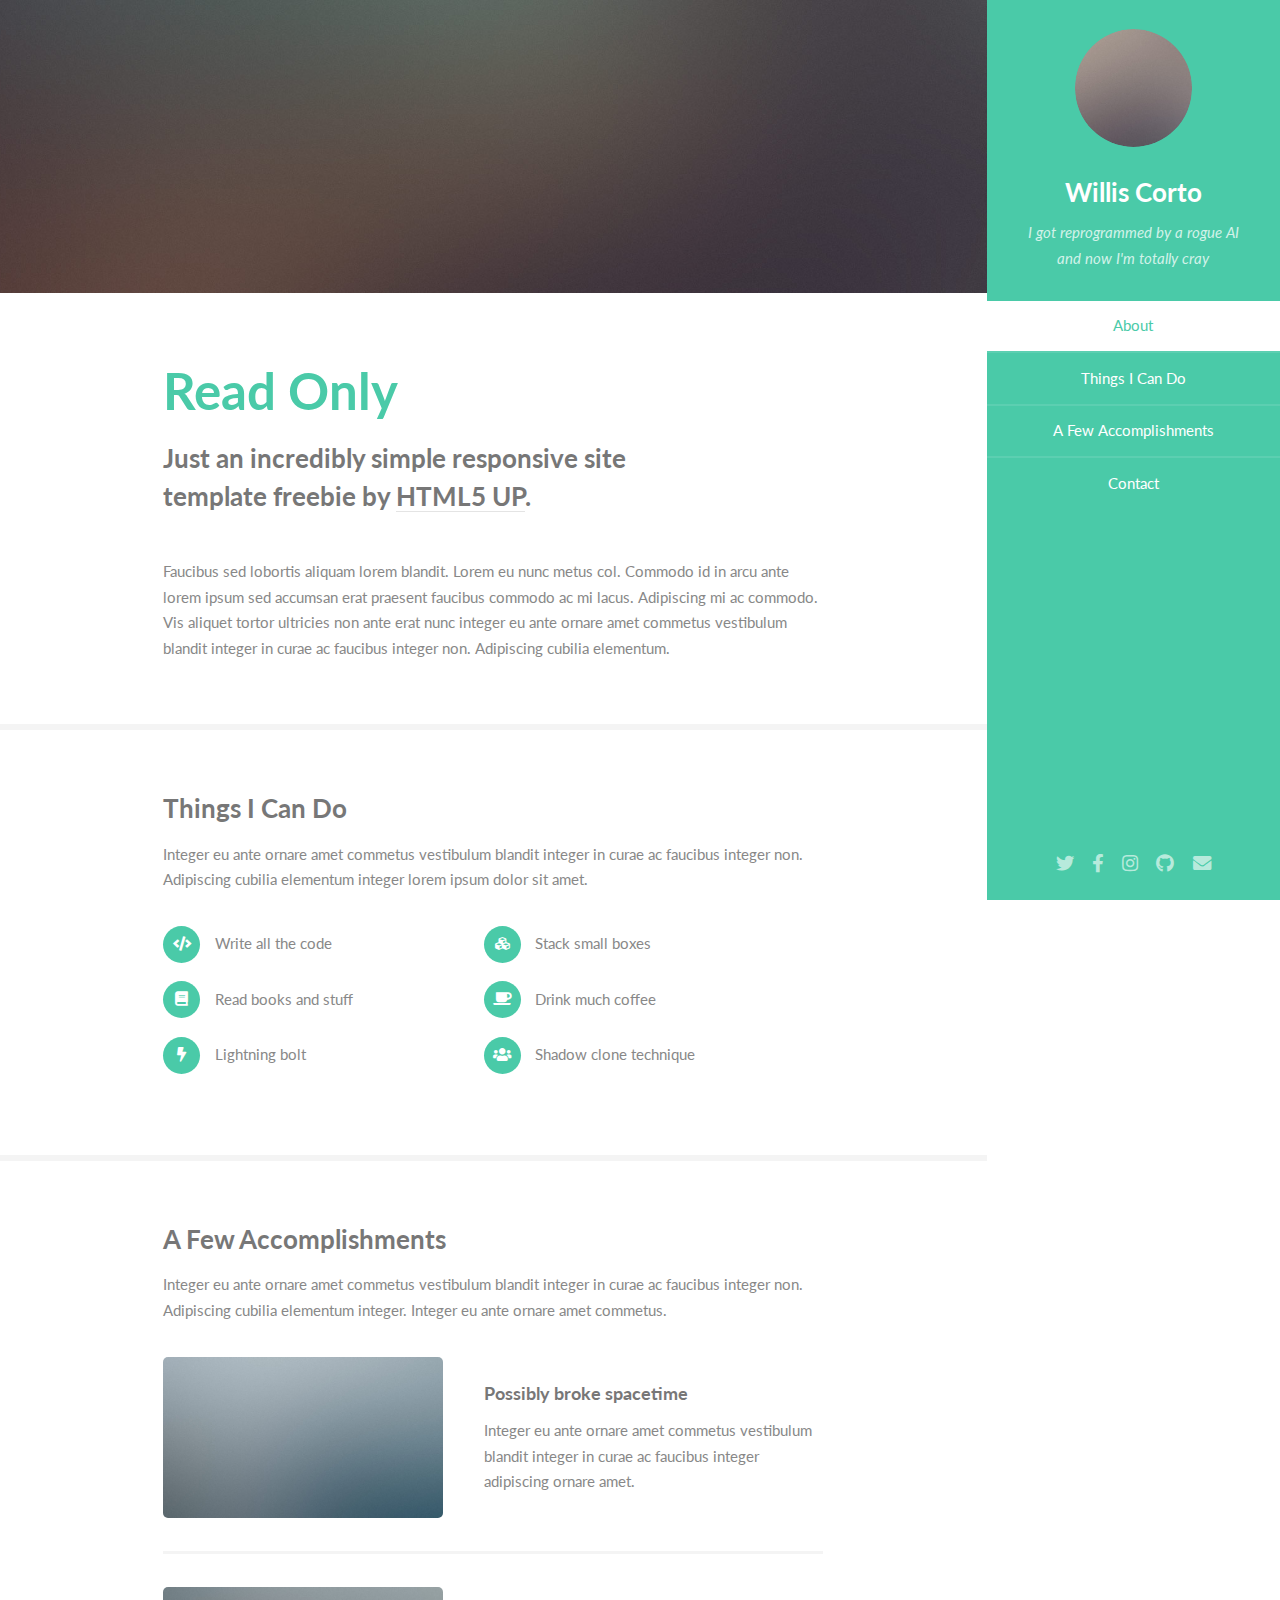
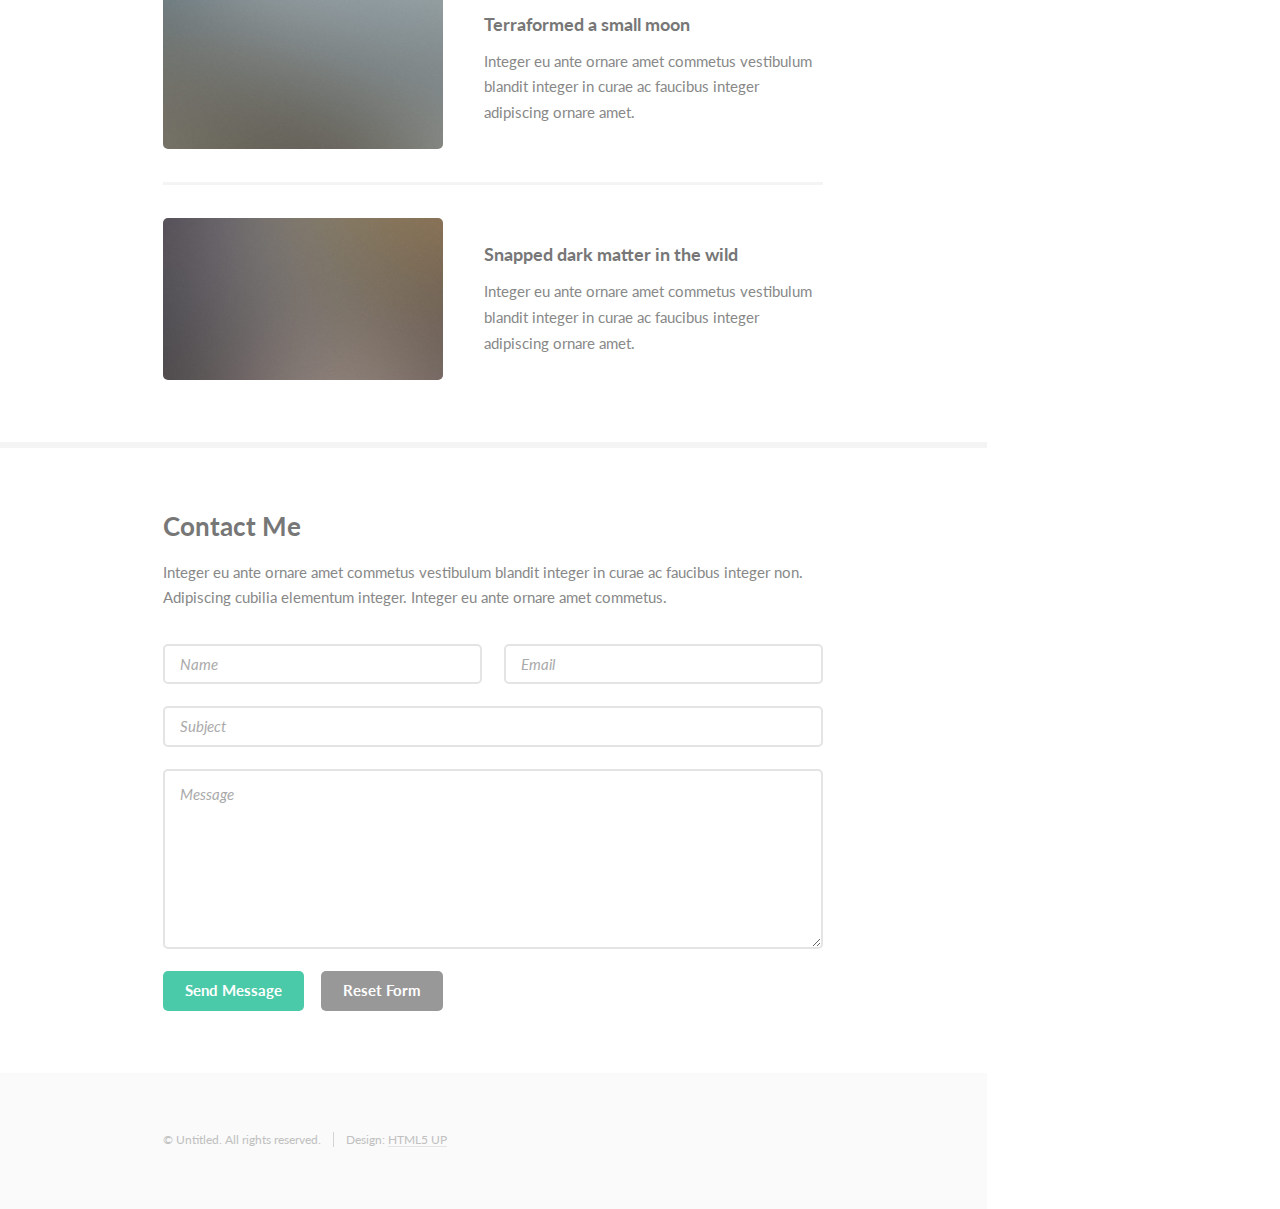
==== index.html @ 8474311b "Add files via upload" ====
<!DOCTYPE HTML>
<!--
	Read Only by HTML5 UP
	html5up.net | @ajlkn
	Free for personal and commercial use under the CCA 3.0 license (html5up.net/license)
-->
<html>
	<head>
		<title>Read Only by HTML5 UP</title>
		<meta charset="utf-8" />
		<meta name="viewport" content="width=device-width, initial-scale=1, user-scalable=no" />
		<link rel="stylesheet" href="assets/css/main.css" />
	</head>
	<body class="is-preload">

		<!-- Header -->
			<section id="header">
				<header>
					<span class="image avatar"><img src="images/avatar.jpg" alt="" /></span>
					<h1 id="logo"><a href="#">Willis Corto</a></h1>
					<p>I got reprogrammed by a rogue AI<br />
					and now I'm totally cray</p>
				</header>
				<nav id="nav">
					<ul>
						<li><a href="#one" class="active">About</a></li>
						<li><a href="#two">Things I Can Do</a></li>
						<li><a href="#three">A Few Accomplishments</a></li>
						<li><a href="#four">Contact</a></li>
					</ul>
				</nav>
				<footer>
					<ul class="icons">
						<li><a href="#" class="icon brands fa-twitter"><span class="label">Twitter</span></a></li>
						<li><a href="#" class="icon brands fa-facebook-f"><span class="label">Facebook</span></a></li>
						<li><a href="#" class="icon brands fa-instagram"><span class="label">Instagram</span></a></li>
						<li><a href="#" class="icon brands fa-github"><span class="label">Github</span></a></li>
						<li><a href="#" class="icon solid fa-envelope"><span class="label">Email</span></a></li>
					</ul>
				</footer>
			</section>

		<!-- Wrapper -->
			<div id="wrapper">

				<!-- Main -->
					<div id="main">

						<!-- One -->
							<section id="one">
								<div class="image main" data-position="center">
									<img src="images/banner.jpg" alt="" />
								</div>
								<div class="container">
									<header class="major">
										<h2>Read Only</h2>
										<p>Just an incredibly simple responsive site<br />
										template freebie by <a href="http://html5up.net">HTML5 UP</a>.</p>
									</header>
									<p>Faucibus sed lobortis aliquam lorem blandit. Lorem eu nunc metus col. Commodo id in arcu ante lorem ipsum sed accumsan erat praesent faucibus commodo ac mi lacus. Adipiscing mi ac commodo. Vis aliquet tortor ultricies non ante erat nunc integer eu ante ornare amet commetus vestibulum blandit integer in curae ac faucibus integer non. Adipiscing cubilia elementum.</p>
								</div>
							</section>

						<!-- Two -->
							<section id="two">
								<div class="container">
									<h3>Things I Can Do</h3>
									<p>Integer eu ante ornare amet commetus vestibulum blandit integer in curae ac faucibus integer non. Adipiscing cubilia elementum integer lorem ipsum dolor sit amet.</p>
									<ul class="feature-icons">
										<li class="icon solid fa-code">Write all the code</li>
										<li class="icon solid fa-cubes">Stack small boxes</li>
										<li class="icon solid fa-book">Read books and stuff</li>
										<li class="icon solid fa-coffee">Drink much coffee</li>
										<li class="icon solid fa-bolt">Lightning bolt</li>
										<li class="icon solid fa-users">Shadow clone technique</li>
									</ul>
								</div>
							</section>

						<!-- Three -->
							<section id="three">
								<div class="container">
									<h3>A Few Accomplishments</h3>
									<p>Integer eu ante ornare amet commetus vestibulum blandit integer in curae ac faucibus integer non. Adipiscing cubilia elementum integer. Integer eu ante ornare amet commetus.</p>
									<div class="features">
										<article>
											<a href="#" class="image"><img src="images/pic01.jpg" alt="" /></a>
											<div class="inner">
												<h4>Possibly broke spacetime</h4>
												<p>Integer eu ante ornare amet commetus vestibulum blandit integer in curae ac faucibus integer adipiscing ornare amet.</p>
											</div>
										</article>
										<article>
											<a href="#" class="image"><img src="images/pic02.jpg" alt="" /></a>
											<div class="inner">
												<h4>Terraformed a small moon</h4>
												<p>Integer eu ante ornare amet commetus vestibulum blandit integer in curae ac faucibus integer adipiscing ornare amet.</p>
											</div>
										</article>
										<article>
											<a href="#" class="image"><img src="images/pic03.jpg" alt="" /></a>
											<div class="inner">
												<h4>Snapped dark matter in the wild</h4>
												<p>Integer eu ante ornare amet commetus vestibulum blandit integer in curae ac faucibus integer adipiscing ornare amet.</p>
											</div>
										</article>
									</div>
								</div>
							</section>

						<!-- Four -->
							<section id="four">
								<div class="container">
									<h3>Contact Me</h3>
									<p>Integer eu ante ornare amet commetus vestibulum blandit integer in curae ac faucibus integer non. Adipiscing cubilia elementum integer. Integer eu ante ornare amet commetus.</p>
									<form method="post" action="#">
										<div class="row gtr-uniform">
											<div class="col-6 col-12-xsmall"><input type="text" name="name" id="name" placeholder="Name" /></div>
											<div class="col-6 col-12-xsmall"><input type="email" name="email" id="email" placeholder="Email" /></div>
											<div class="col-12"><input type="text" name="subject" id="subject" placeholder="Subject" /></div>
											<div class="col-12"><textarea name="message" id="message" placeholder="Message" rows="6"></textarea></div>
											<div class="col-12">
												<ul class="actions">
													<li><input type="submit" class="primary" value="Send Message" /></li>
													<li><input type="reset" value="Reset Form" /></li>
												</ul>
											</div>
										</div>
									</form>
								</div>
							</section>

						<!-- Five -->
						<!--
							<section id="five">
								<div class="container">
									<h3>Elements</h3>

									<section>
										<h4>Text</h4>
										<p>This is <b>bold</b> and this is <strong>strong</strong>. This is <i>italic</i> and this is <em>emphasized</em>.
										This is <sup>superscript</sup> text and this is <sub>subscript</sub> text.
										This is <u>underlined</u> and this is code: <code>for (;;) { ... }</code>. Finally, <a href="#">this is a link</a>.</p>
										<hr />
										<header>
											<h4>Heading with a Subtitle</h4>
											<p>Lorem ipsum dolor sit amet nullam id egestas urna aliquam</p>
										</header>
										<p>Nunc lacinia ante nunc ac lobortis. Interdum adipiscing gravida odio porttitor sem non mi integer non faucibus ornare mi ut ante amet placerat aliquet. Volutpat eu sed ante lacinia sapien lorem accumsan varius montes viverra nibh in adipiscing blandit tempus accumsan.</p>
										<header>
											<h5>Heading with a Subtitle</h5>
											<p>Lorem ipsum dolor sit amet nullam id egestas urna aliquam</p>
										</header>
										<p>Nunc lacinia ante nunc ac lobortis. Interdum adipiscing gravida odio porttitor sem non mi integer non faucibus ornare mi ut ante amet placerat aliquet. Volutpat eu sed ante lacinia sapien lorem accumsan varius montes viverra nibh in adipiscing blandit tempus accumsan.</p>
										<hr />
										<h2>Heading Level 2</h2>
										<h3>Heading Level 3</h3>
										<h4>Heading Level 4</h4>
										<h5>Heading Level 5</h5>
										<h6>Heading Level 6</h6>
										<hr />
										<h5>Blockquote</h5>
										<blockquote>Fringilla nisl. Donec accumsan interdum nisi, quis tincidunt felis sagittis eget tempus euismod. Vestibulum ante ipsum primis in faucibus vestibulum. Blandit adipiscing eu felis iaculis volutpat ac adipiscing accumsan faucibus. Vestibulum ante ipsum primis in faucibus lorem ipsum dolor sit amet nullam adipiscing eu felis.</blockquote>
										<h5>Preformatted</h5>
										<pre><code>i = 0;

while (!deck.isInOrder()) {
    print 'Iteration ' + i;
    deck.shuffle();
    i++;
}

print 'It took ' + i + ' iterations to sort the deck.';</code></pre>
									</section>

									<section>
										<h4>Lists</h4>
										<div class="row">
											<div class="col-6 col-12-xsmall">
												<h5>Unordered</h5>
												<ul>
													<li>Dolor pulvinar etiam magna etiam.</li>
													<li>Sagittis adipiscing lorem eleifend.</li>
													<li>Felis enim feugiat dolore viverra.</li>
												</ul>
												<h5>Alternate</h5>
												<ul class="alt">
													<li>Dolor pulvinar etiam magna etiam.</li>
													<li>Sagittis adipiscing lorem eleifend.</li>
													<li>Felis enim feugiat dolore viverra.</li>
												</ul>
											</div>
											<div class="col-6 col-12-xsmall">
												<h5>Ordered</h5>
												<ol>
													<li>Dolor pulvinar etiam magna etiam.</li>
													<li>Etiam vel felis at lorem sed viverra.</li>
													<li>Felis enim feugiat dolore viverra.</li>
													<li>Dolor pulvinar etiam magna etiam.</li>
													<li>Etiam vel felis at lorem sed viverra.</li>
													<li>Felis enim feugiat dolore viverra.</li>
												</ol>
												<h5>Icons</h5>
												<ul class="icons">
													<li><a href="#" class="icon brands fa-twitter"><span class="label">Twitter</span></a></li>
													<li><a href="#" class="icon brands fa-facebook-f"><span class="label">Facebook</span></a></li>
													<li><a href="#" class="icon brands fa-instagram"><span class="label">Instagram</span></a></li>
													<li><a href="#" class="icon brands fa-github"><span class="label">Github</span></a></li>
													<li><a href="#" class="icon brands fa-dribbble"><span class="label">Dribbble</span></a></li>
													<li><a href="#" class="icon brands fa-tumblr"><span class="label">Tumblr</span></a></li>
												</ul>
											</div>
										</div>
										<h5>Actions</h5>
										<ul class="actions">
											<li><a href="#" class="button primary">Default</a></li>
											<li><a href="#" class="button">Default</a></li>
											<li><a href="#" class="button alt">Default</a></li>
										</ul>
										<ul class="actions small">
											<li><a href="#" class="button primary small">Small</a></li>
											<li><a href="#" class="button small">Small</a></li>
											<li><a href="#" class="button alt small">Small</a></li>
										</ul>
										<div class="row">
											<div class="col-3 col-6-medium col-12-xsmall">
												<ul class="actions stacked">
													<li><a href="#" class="button primary">Default</a></li>
													<li><a href="#" class="button">Default</a></li>
													<li><a href="#" class="button alt">Default</a></li>
												</ul>
											</div>
											<div class="col-3 col-6 col-12-xsmall">
												<ul class="actions stacked">
													<li><a href="#" class="button primary small">Small</a></li>
													<li><a href="#" class="button small">Small</a></li>
													<li><a href="#" class="button alt small">Small</a></li>
												</ul>
											</div>
											<div class="col-3 col-6-medium col-12-xsmall">
												<ul class="actions stacked">
													<li><a href="#" class="button primary fit">Default</a></li>
													<li><a href="#" class="button fit">Default</a></li>
													<li><a href="#" class="button alt fit">Default</a></li>
												</ul>
											</div>
											<div class="col-3 col-6-medium col-12-xsmall">
												<ul class="actions stacked">
													<li><a href="#" class="button primary small fit">Small</a></li>
													<li><a href="#" class="button small fit">Small</a></li>
													<li><a href="#" class="button alt small fit">Small</a></li>
												</ul>
											</div>
										</div>
									</section>

									<section>
										<h4>Table</h4>
										<h5>Default</h5>
										<div class="table-wrapper">
											<table>
												<thead>
													<tr>
														<th>Name</th>
														<th>Description</th>
														<th>Price</th>
													</tr>
												</thead>
												<tbody>
													<tr>
														<td>Item One</td>
														<td>Ante turpis integer aliquet porttitor.</td>
														<td>29.99</td>
													</tr>
													<tr>
														<td>Item Two</td>
														<td>Vis ac commodo adipiscing arcu aliquet.</td>
														<td>19.99</td>
													</tr>
													<tr>
														<td>Item Three</td>
														<td> Morbi faucibus arcu accumsan lorem.</td>
														<td>29.99</td>
													</tr>
													<tr>
														<td>Item Four</td>
														<td>Vitae integer tempus condimentum.</td>
														<td>19.99</td>
													</tr>
													<tr>
														<td>Item Five</td>
														<td>Ante turpis integer aliquet porttitor.</td>
														<td>29.99</td>
													</tr>
												</tbody>
												<tfoot>
													<tr>
														<td colspan="2"></td>
														<td>100.00</td>
													</tr>
												</tfoot>
											</table>
										</div>

										<h5>Alternate</h5>
										<div class="table-wrapper">
											<table class="alt">
												<thead>
													<tr>
														<th>Name</th>
														<th>Description</th>
														<th>Price</th>
													</tr>
												</thead>
												<tbody>
													<tr>
														<td>Item One</td>
														<td>Ante turpis integer aliquet porttitor.</td>
														<td>29.99</td>
													</tr>
													<tr>
														<td>Item Two</td>
														<td>Vis ac commodo adipiscing arcu aliquet.</td>
														<td>19.99</td>
													</tr>
													<tr>
														<td>Item Three</td>
														<td> Morbi faucibus arcu accumsan lorem.</td>
														<td>29.99</td>
													</tr>
													<tr>
														<td>Item Four</td>
														<td>Vitae integer tempus condimentum.</td>
														<td>19.99</td>
													</tr>
													<tr>
														<td>Item Five</td>
														<td>Ante turpis integer aliquet porttitor.</td>
														<td>29.99</td>
													</tr>
												</tbody>
												<tfoot>
													<tr>
														<td colspan="2"></td>
														<td>100.00</td>
													</tr>
												</tfoot>
											</table>
										</div>
									</section>

									<section>
										<h4>Buttons</h4>
										<ul class="actions">
											<li><a href="#" class="button primary">Primary</a></li>
											<li><a href="#" class="button">Default</a></li>
											<li><a href="#" class="button alt">Alternate</a></li>
										</ul>
										<ul class="actions">
											<li><a href="#" class="button primary large">Large</a></li>
											<li><a href="#" class="button">Default</a></li>
											<li><a href="#" class="button alt small">Small</a></li>
										</ul>
										<ul class="actions fit">
											<li><a href="#" class="button primary fit">Fit</a></li>
											<li><a href="#" class="button fit">Fit</a></li>
											<li><a href="#" class="button alt fit">Fit</a></li>
										</ul>
										<ul class="actions fit small">
											<li><a href="#" class="button primary fit small">Fit + Small</a></li>
											<li><a href="#" class="button fit small">Fit + Small</a></li>
											<li><a href="#" class="button alt fit small">Fit + Small</a></li>
										</ul>
										<ul class="actions">
											<li><a href="#" class="button primary icon solid fa-download">Icon</a></li>
											<li><a href="#" class="button icon solid fa-download">Icon</a></li>
											<li><a href="#" class="button alt icon solid fa-check">Icon</a></li>
										</ul>
										<ul class="actions">
											<li><span class="button primary disabled">Primary</span></li>
											<li><span class="button disabled">Default</span></li>
											<li><span class="button alt disabled">Alternate</span></li>
										</ul>
									</section>

									<section>
										<h4>Form</h4>
										<form method="post" action="#">
											<div class="row gtr-uniform">
												<div class="col-6 col-12-xsmall">
													<input type="text" name="demo-name" id="demo-name" value="" placeholder="Name" />
												</div>
												<div class="col-6 col-12-xsmall">
													<input type="email" name="demo-email" id="demo-email" value="" placeholder="Email" />
												</div>
												<div class="col-12">
													<select name="demo-category" id="demo-category">
														<option value="">- Category -</option>
														<option value="1">Manufacturing</option>
														<option value="1">Shipping</option>
														<option value="1">Administration</option>
														<option value="1">Human Resources</option>
													</select>
												</div>
												<div class="col-4 col-12-medium">
													<input type="radio" id="demo-priority-low" name="demo-priority" checked>
													<label for="demo-priority-low">Low Priority</label>
												</div>
												<div class="col-4 col-12-medium">
													<input type="radio" id="demo-priority-normal" name="demo-priority">
													<label for="demo-priority-normal">Normal Priority</label>
												</div>
												<div class="col-4 col-12-medium">
													<input type="radio" id="demo-priority-high" name="demo-priority">
													<label for="demo-priority-high">High Priority</label>
												</div>
												<div class="col-6 col-12-medium">
													<input type="checkbox" id="demo-copy" name="demo-copy">
													<label for="demo-copy">Email me a copy of this message</label>
												</div>
												<div class="col-6 col-12-medium">
													<input type="checkbox" id="demo-human" name="demo-human" checked>
													<label for="demo-human">I am a human and not a robot</label>
												</div>
												<div class="col-12">
													<textarea name="demo-message" id="demo-message" placeholder="Enter your message" rows="6"></textarea>
												</div>
												<div class="col-12">
													<ul class="actions">
														<li><input type="submit" value="Send Message" /></li>
														<li><input type="reset" value="Reset" class="alt" /></li>
													</ul>
												</div>
											</div>
										</form>
									</section>

									<section>
										<h4>Image</h4>
										<h5>Fit</h5>
										<span class="image fit"><img src="images/banner.jpg" alt="" /></span>
										<div class="box alt">
											<div class="row gtr-50 gtr-uniform">
												<div class="col-4"><span class="image fit"><img src="images/pic01.jpg" alt="" /></span></div>
												<div class="col-4"><span class="image fit"><img src="images/pic02.jpg" alt="" /></span></div>
												<div class="col-4"><span class="image fit"><img src="images/pic03.jpg" alt="" /></span></div>
												<div class="col-4"><span class="image fit"><img src="images/pic02.jpg" alt="" /></span></div>
												<div class="col-4"><span class="image fit"><img src="images/pic03.jpg" alt="" /></span></div>
												<div class="col-4"><span class="image fit"><img src="images/pic01.jpg" alt="" /></span></div>
												<div class="col-4"><span class="image fit"><img src="images/pic03.jpg" alt="" /></span></div>
												<div class="col-4"><span class="image fit"><img src="images/pic01.jpg" alt="" /></span></div>
												<div class="col-4"><span class="image fit"><img src="images/pic02.jpg" alt="" /></span></div>
											</div>
										</div>
										<h5>Left &amp; Right</h5>
										<p><span class="image left"><img src="images/avatar.jpg" alt="" /></span>Fringilla nisl. Donec accumsan interdum nisi, quis tincidunt felis sagittis eget. tempus euismod. Vestibulum ante ipsum primis in faucibus vestibulum. Blandit adipiscing eu felis iaculis volutpat ac adipiscing accumsan eu faucibus. Integer ac pellentesque praesent tincidunt felis sagittis eget. tempus euismod. Vestibulum ante ipsum primis in faucibus vestibulum. Blandit adipiscing eu felis iaculis volutpat ac adipiscing accumsan eu faucibus. Integer ac pellentesque praesent. Donec accumsan interdum nisi, quis tincidunt felis sagittis eget. tempus euismod. Vestibulum ante ipsum primis in faucibus vestibulum. Blandit adipiscing eu felis iaculis volutpat ac adipiscing accumsan eu faucibus. Integer ac pellentesque praesent tincidunt felis sagittis eget. tempus euismod. Vestibulum ante ipsum primis in faucibus vestibulum. Blandit adipiscing eu felis iaculis volutpat ac adipiscing accumsan eu faucibus. Integer ac pellentesque praesent.</p>
										<p><span class="image right"><img src="images/avatar.jpg" alt="" /></span>Fringilla nisl. Donec accumsan interdum nisi, quis tincidunt felis sagittis eget. tempus euismod. Vestibulum ante ipsum primis in faucibus vestibulum. Blandit adipiscing eu felis iaculis volutpat ac adipiscing accumsan eu faucibus. Integer ac pellentesque praesent tincidunt felis sagittis eget. tempus euismod. Vestibulum ante ipsum primis in faucibus vestibulum. Blandit adipiscing eu felis iaculis volutpat ac adipiscing accumsan eu faucibus. Integer ac pellentesque praesent. Donec accumsan interdum nisi, quis tincidunt felis sagittis eget. tempus euismod. Vestibulum ante ipsum primis in faucibus vestibulum. Blandit adipiscing eu felis iaculis volutpat ac adipiscing accumsan eu faucibus. Integer ac pellentesque praesent tincidunt felis sagittis eget. tempus euismod. Vestibulum ante ipsum primis in faucibus vestibulum. Blandit adipiscing eu felis iaculis volutpat ac adipiscing accumsan eu faucibus. Integer ac pellentesque praesent.</p>
									</section>

								</div>
							</section>
						-->

					</div>

				<!-- Footer -->
					<section id="footer">
						<div class="container">
							<ul class="copyright">
								<li>&copy; Untitled. All rights reserved.</li><li>Design: <a href="http://html5up.net">HTML5 UP</a></li>
							</ul>
						</div>
					</section>

			</div>

		<!-- Scripts -->
			<script src="assets/js/jquery.min.js"></script>
			<script src="assets/js/jquery.scrollex.min.js"></script>
			<script src="assets/js/jquery.scrolly.min.js"></script>
			<script src="assets/js/browser.min.js"></script>
			<script src="assets/js/breakpoints.min.js"></script>
			<script src="assets/js/util.js"></script>
			<script src="assets/js/main.js"></script>

	</body>
</html>
---- assets/css/main.css ----
@import url("fontawesome-all.min.css");
@import url("https://fonts.googleapis.com/css?family=Lato:400,400italic,700,700italic|Source+Code+Pro:400");

/*
	Read Only by HTML5 UP
	html5up.net | @ajlkn
	Free for personal and commercial use under the CCA 3.0 license (html5up.net/license)
*/

html, body, div, span, applet, object,
iframe, h1, h2, h3, h4, h5, h6, p, blockquote,
pre, a, abbr, acronym, address, big, cite,
code, del, dfn, em, img, ins, kbd, q, s, samp,
small, strike, strong, sub, sup, tt, var, b,
u, i, center, dl, dt, dd, ol, ul, li, fieldset,
form, label, legend, table, caption, tbody,
tfoot, thead, tr, th, td, article, aside,
canvas, details, embed, figure, figcaption,
footer, header, hgroup, menu, nav, output, ruby,
section, summary, time, mark, audio, video {
	margin: 0;
	padding: 0;
	border: 0;
	font-size: 100%;
	font: inherit;
	vertical-align: baseline;}

article, aside, details, figcaption, figure,
footer, header, hgroup, menu, nav, section {
	display: block;}

body {
	line-height: 1;
}

ol, ul {
	list-style: none;
}

blockquote, q {
	quotes: none;
}

	blockquote:before, blockquote:after, q:before, q:after {
		content: '';
		content: none;
	}

table {
	border-collapse: collapse;
	border-spacing: 0;
}

body {
	-webkit-text-size-adjust: none;
}

mark {
	background-color: transparent;
	color: inherit;
}

input::-moz-focus-inner {
	border: 0;
	padding: 0;
}

input, select, textarea {
	-moz-appearance: none;
	-webkit-appearance: none;
	-ms-appearance: none;
	appearance: none;
}

/* Basic */

	html {
		box-sizing: border-box;
	}

	*, *:before, *:after {
		box-sizing: inherit;
	}

	body {
		background: #fff;
	}

		body.is-preload *, body.is-preload *:before, body.is-preload *:after {
			-moz-animation: none !important;
			-webkit-animation: none !important;
			-ms-animation: none !important;
			animation: none !important;
			-moz-transition: none !important;
			-webkit-transition: none !important;
			-ms-transition: none !important;
			transition: none !important;
		}

	body, input, select, textarea {
		color: #888;
		font-family: "Lato", sans-serif;
		font-size: 16pt;
		font-weight: 400;
		line-height: 1.75em;
	}

	a {
		-moz-transition: color 0.2s ease-in-out, border-color 0.2s ease-in-out;
		-webkit-transition: color 0.2s ease-in-out, border-color 0.2s ease-in-out;
		-ms-transition: color 0.2s ease-in-out, border-color 0.2s ease-in-out;
		transition: color 0.2s ease-in-out, border-color 0.2s ease-in-out;
		border-bottom: solid 1px #e4e4e4;
		color: inherit;
		text-decoration: none;
	}

		a:hover {
			border-bottom-color: transparent;
			color: #4acaa8 !important;
		}

	strong, b {
		color: #777;
		font-weight: 700;
	}

	em, i {
		font-style: italic;
	}

	p {
		margin: 0 0 2.25em 0;
	}

	h1, h2, h3, h4, h5, h6 {
		color: #777;
		font-weight: 700;
		line-height: 1em;
		margin: 0 0 0.5625em 0;
	}

		h1 a, h2 a, h3 a, h4 a, h5 a, h6 a {
			border: 0;
			color: inherit;
			text-decoration: none;
		}

	h2 {
		font-size: 2em;
		line-height: 1.5em;
	}

	h3 {
		font-size: 1.75em;
		line-height: 1.5em;
	}

	h4 {
		font-size: 1.25em;
		line-height: 1.5em;
	}

	h5 {
		font-size: 0.9em;
		line-height: 1.5em;
	}

	h6 {
		font-size: 0.7em;
		line-height: 1.5em;
	}

	sub {
		font-size: 0.8em;
		position: relative;
		top: 0.5em;
	}

	sup {
		font-size: 0.8em;
		position: relative;
		top: -0.5em;
	}

	hr {
		border: 0;
		border-bottom: solid 2px #f4f4f4;
		margin: 2.25em 0;
	}

		hr.major {
			margin: 3.375em 0;
		}

	blockquote {
		border-left: solid 8px #e4e4e4;
		font-style: italic;
		margin: 0 0 2.25em 0;
		padding: 0.5em 0 0.5em 2em;
	}

	code {
		background: #555;
		border-radius: 5px;
		color: #fff;
		font-family: "Source Code Pro", monospace;
		font-size: 0.9em;
		margin: 0 0.25em;
		padding: 0.25em 0.65em;
	}

	pre {
		font-family: "Source Code Pro", monospace;
		font-size: 0.9em;
		margin: 0 0 2.25em 0;
	}

		pre code {
			-webkit-overflow-scrolling: touch;
			display: block;
			line-height: 1.5em;
			overflow-x: auto;
			padding: 1em 1.5em;
		}

	.align-left {
		text-align: left;
	}

	.align-center {
		text-align: center;
	}

	.align-right {
		text-align: right;
	}

/* Row */

	.row {
		display: flex;
		flex-wrap: wrap;
		box-sizing: border-box;
		align-items: stretch;
	}

		.row > * {
			box-sizing: border-box;
		}

		.row.gtr-uniform > * > :last-child {
			margin-bottom: 0;
		}

		.row.aln-left {
			justify-content: flex-start;
		}

		.row.aln-center {
			justify-content: center;
		}

		.row.aln-right {
			justify-content: flex-end;
		}

		.row.aln-top {
			align-items: flex-start;
		}

		.row.aln-middle {
			align-items: center;
		}

		.row.aln-bottom {
			align-items: flex-end;
		}

		.row > .imp {
			order: -1;
		}

		.row > .col-1 {
			width: 8.33333%;
		}

		.row > .off-1 {
			margin-left: 8.33333%;
		}

		.row > .col-2 {
			width: 16.66667%;
		}

		.row > .off-2 {
			margin-left: 16.66667%;
		}

		.row > .col-3 {
			width: 25%;
		}

		.row > .off-3 {
			margin-left: 25%;
		}

		.row > .col-4 {
			width: 33.33333%;
		}

		.row > .off-4 {
			margin-left: 33.33333%;
		}

		.row > .col-5 {
			width: 41.66667%;
		}

		.row > .off-5 {
			margin-left: 41.66667%;
		}

		.row > .col-6 {
			width: 50%;
		}

		.row > .off-6 {
			margin-left: 50%;
		}

		.row > .col-7 {
			width: 58.33333%;
		}

		.row > .off-7 {
			margin-left: 58.33333%;
		}

		.row > .col-8 {
			width: 66.66667%;
		}

		.row > .off-8 {
			margin-left: 66.66667%;
		}

		.row > .col-9 {
			width: 75%;
		}

		.row > .off-9 {
			margin-left: 75%;
		}

		.row > .col-10 {
			width: 83.33333%;
		}

		.row > .off-10 {
			margin-left: 83.33333%;
		}

		.row > .col-11 {
			width: 91.66667%;
		}

		.row > .off-11 {
			margin-left: 91.66667%;
		}

		.row > .col-12 {
			width: 100%;
		}

		.row > .off-12 {
			margin-left: 100%;
		}

		.row.gtr-0 {
			margin-top: 0;
			margin-left: 0em;
		}

			.row.gtr-0 > * {
				padding: 0 0 0 0em;
			}

			.row.gtr-0.gtr-uniform {
				margin-top: 0em;
			}

				.row.gtr-0.gtr-uniform > * {
					padding-top: 0em;
				}

		.row.gtr-25 {
			margin-top: 0;
			margin-left: -0.5em;
		}

			.row.gtr-25 > * {
				padding: 0 0 0 0.5em;
			}

			.row.gtr-25.gtr-uniform {
				margin-top: -0.5em;
			}

				.row.gtr-25.gtr-uniform > * {
					padding-top: 0.5em;
				}

		.row.gtr-50 {
			margin-top: 0;
			margin-left: -1em;
		}

			.row.gtr-50 > * {
				padding: 0 0 0 1em;
			}

			.row.gtr-50.gtr-uniform {
				margin-top: -1em;
			}

				.row.gtr-50.gtr-uniform > * {
					padding-top: 1em;
				}

		.row {
			margin-top: 0;
			margin-left: -2em;
		}

			.row > * {
				padding: 0 0 0 2em;
			}

			.row.gtr-uniform {
				margin-top: -2em;
			}

				.row.gtr-uniform > * {
					padding-top: 2em;
				}

		.row.gtr-150 {
			margin-top: 0;
			margin-left: -3em;
		}

			.row.gtr-150 > * {
				padding: 0 0 0 3em;
			}

			.row.gtr-150.gtr-uniform {
				margin-top: -3em;
			}

				.row.gtr-150.gtr-uniform > * {
					padding-top: 3em;
				}

		.row.gtr-200 {
			margin-top: 0;
			margin-left: -4em;
		}

			.row.gtr-200 > * {
				padding: 0 0 0 4em;
			}

			.row.gtr-200.gtr-uniform {
				margin-top: -4em;
			}

				.row.gtr-200.gtr-uniform > * {
					padding-top: 4em;
				}

		@media screen and (max-width: 1680px) {

			.row {
				display: flex;
				flex-wrap: wrap;
				box-sizing: border-box;
				align-items: stretch;
			}

				.row > * {
					box-sizing: border-box;
				}

				.row.gtr-uniform > * > :last-child {
					margin-bottom: 0;
				}

				.row.aln-left {
					justify-content: flex-start;
				}

				.row.aln-center {
					justify-content: center;
				}

				.row.aln-right {
					justify-content: flex-end;
				}

				.row.aln-top {
					align-items: flex-start;
				}

				.row.aln-middle {
					align-items: center;
				}

				.row.aln-bottom {
					align-items: flex-end;
				}

				.row > .imp-xlarge {
					order: -1;
				}

				.row > .col-1-xlarge {
					width: 8.33333%;
				}

				.row > .off-1-xlarge {
					margin-left: 8.33333%;
				}

				.row > .col-2-xlarge {
					width: 16.66667%;
				}

				.row > .off-2-xlarge {
					margin-left: 16.66667%;
				}

				.row > .col-3-xlarge {
					width: 25%;
				}

				.row > .off-3-xlarge {
					margin-left: 25%;
				}

				.row > .col-4-xlarge {
					width: 33.33333%;
				}

				.row > .off-4-xlarge {
					margin-left: 33.33333%;
				}

				.row > .col-5-xlarge {
					width: 41.66667%;
				}

				.row > .off-5-xlarge {
					margin-left: 41.66667%;
				}

				.row > .col-6-xlarge {
					width: 50%;
				}

				.row > .off-6-xlarge {
					margin-left: 50%;
				}

				.row > .col-7-xlarge {
					width: 58.33333%;
				}

				.row > .off-7-xlarge {
					margin-left: 58.33333%;
				}

				.row > .col-8-xlarge {
					width: 66.66667%;
				}

				.row > .off-8-xlarge {
					margin-left: 66.66667%;
				}

				.row > .col-9-xlarge {
					width: 75%;
				}

				.row > .off-9-xlarge {
					margin-left: 75%;
				}

				.row > .col-10-xlarge {
					width: 83.33333%;
				}

				.row > .off-10-xlarge {
					margin-left: 83.33333%;
				}

				.row > .col-11-xlarge {
					width: 91.66667%;
				}

				.row > .off-11-xlarge {
					margin-left: 91.66667%;
				}

				.row > .col-12-xlarge {
					width: 100%;
				}

				.row > .off-12-xlarge {
					margin-left: 100%;
				}

				.row.gtr-0 {
					margin-top: 0;
					margin-left: 0em;
				}

					.row.gtr-0 > * {
						padding: 0 0 0 0em;
					}

					.row.gtr-0.gtr-uniform {
						margin-top: 0em;
					}

						.row.gtr-0.gtr-uniform > * {
							padding-top: 0em;
						}

				.row.gtr-25 {
					margin-top: 0;
					margin-left: -0.5em;
				}

					.row.gtr-25 > * {
						padding: 0 0 0 0.5em;
					}

					.row.gtr-25.gtr-uniform {
						margin-top: -0.5em;
					}

						.row.gtr-25.gtr-uniform > * {
							padding-top: 0.5em;
						}

				.row.gtr-50 {
					margin-top: 0;
					margin-left: -1em;
				}

					.row.gtr-50 > * {
						padding: 0 0 0 1em;
					}

					.row.gtr-50.gtr-uniform {
						margin-top: -1em;
					}

						.row.gtr-50.gtr-uniform > * {
							padding-top: 1em;
						}

				.row {
					margin-top: 0;
					margin-left: -2em;
				}

					.row > * {
						padding: 0 0 0 2em;
					}

					.row.gtr-uniform {
						margin-top: -2em;
					}

						.row.gtr-uniform > * {
							padding-top: 2em;
						}

				.row.gtr-150 {
					margin-top: 0;
					margin-left: -3em;
				}

					.row.gtr-150 > * {
						padding: 0 0 0 3em;
					}

					.row.gtr-150.gtr-uniform {
						margin-top: -3em;
					}

						.row.gtr-150.gtr-uniform > * {
							padding-top: 3em;
						}

				.row.gtr-200 {
					margin-top: 0;
					margin-left: -4em;
				}

					.row.gtr-200 > * {
						padding: 0 0 0 4em;
					}

					.row.gtr-200.gtr-uniform {
						margin-top: -4em;
					}

						.row.gtr-200.gtr-uniform > * {
							padding-top: 4em;
						}

		}

		@media screen and (max-width: 1280px) {

			.row {
				display: flex;
				flex-wrap: wrap;
				box-sizing: border-box;
				align-items: stretch;
			}

				.row > * {
					box-sizing: border-box;
				}

				.row.gtr-uniform > * > :last-child {
					margin-bottom: 0;
				}

				.row.aln-left {
					justify-content: flex-start;
				}

				.row.aln-center {
					justify-content: center;
				}

				.row.aln-right {
					justify-content: flex-end;
				}

				.row.aln-top {
					align-items: flex-start;
				}

				.row.aln-middle {
					align-items: center;
				}

				.row.aln-bottom {
					align-items: flex-end;
				}

				.row > .imp-large {
					order: -1;
				}

				.row > .col-1-large {
					width: 8.33333%;
				}

				.row > .off-1-large {
					margin-left: 8.33333%;
				}

				.row > .col-2-large {
					width: 16.66667%;
				}

				.row > .off-2-large {
					margin-left: 16.66667%;
				}

				.row > .col-3-large {
					width: 25%;
				}

				.row > .off-3-large {
					margin-left: 25%;
				}

				.row > .col-4-large {
					width: 33.33333%;
				}

				.row > .off-4-large {
					margin-left: 33.33333%;
				}

				.row > .col-5-large {
					width: 41.66667%;
				}

				.row > .off-5-large {
					margin-left: 41.66667%;
				}

				.row > .col-6-large {
					width: 50%;
				}

				.row > .off-6-large {
					margin-left: 50%;
				}

				.row > .col-7-large {
					width: 58.33333%;
				}

				.row > .off-7-large {
					margin-left: 58.33333%;
				}

				.row > .col-8-large {
					width: 66.66667%;
				}

				.row > .off-8-large {
					margin-left: 66.66667%;
				}

				.row > .col-9-large {
					width: 75%;
				}

				.row > .off-9-large {
					margin-left: 75%;
				}

				.row > .col-10-large {
					width: 83.33333%;
				}

				.row > .off-10-large {
					margin-left: 83.33333%;
				}

				.row > .col-11-large {
					width: 91.66667%;
				}

				.row > .off-11-large {
					margin-left: 91.66667%;
				}

				.row > .col-12-large {
					width: 100%;
				}

				.row > .off-12-large {
					margin-left: 100%;
				}

				.row.gtr-0 {
					margin-top: 0;
					margin-left: 0em;
				}

					.row.gtr-0 > * {
						padding: 0 0 0 0em;
					}

					.row.gtr-0.gtr-uniform {
						margin-top: 0em;
					}

						.row.gtr-0.gtr-uniform > * {
							padding-top: 0em;
						}

				.row.gtr-25 {
					margin-top: 0;
					margin-left: -0.375em;
				}

					.row.gtr-25 > * {
						padding: 0 0 0 0.375em;
					}

					.row.gtr-25.gtr-uniform {
						margin-top: -0.375em;
					}

						.row.gtr-25.gtr-uniform > * {
							padding-top: 0.375em;
						}

				.row.gtr-50 {
					margin-top: 0;
					margin-left: -0.75em;
				}

					.row.gtr-50 > * {
						padding: 0 0 0 0.75em;
					}

					.row.gtr-50.gtr-uniform {
						margin-top: -0.75em;
					}

						.row.gtr-50.gtr-uniform > * {
							padding-top: 0.75em;
						}

				.row {
					margin-top: 0;
					margin-left: -1.5em;
				}

					.row > * {
						padding: 0 0 0 1.5em;
					}

					.row.gtr-uniform {
						margin-top: -1.5em;
					}

						.row.gtr-uniform > * {
							padding-top: 1.5em;
						}

				.row.gtr-150 {
					margin-top: 0;
					margin-left: -2.25em;
				}

					.row.gtr-150 > * {
						padding: 0 0 0 2.25em;
					}

					.row.gtr-150.gtr-uniform {
						margin-top: -2.25em;
					}

						.row.gtr-150.gtr-uniform > * {
							padding-top: 2.25em;
						}

				.row.gtr-200 {
					margin-top: 0;
					margin-left: -3em;
				}

					.row.gtr-200 > * {
						padding: 0 0 0 3em;
					}

					.row.gtr-200.gtr-uniform {
						margin-top: -3em;
					}

						.row.gtr-200.gtr-uniform > * {
							padding-top: 3em;
						}

		}

		@media screen and (max-width: 1024px) {

			.row {
				display: flex;
				flex-wrap: wrap;
				box-sizing: border-box;
				align-items: stretch;
			}

				.row > * {
					box-sizing: border-box;
				}

				.row.gtr-uniform > * > :last-child {
					margin-bottom: 0;
				}

				.row.aln-left {
					justify-content: flex-start;
				}

				.row.aln-center {
					justify-content: center;
				}

				.row.aln-right {
					justify-content: flex-end;
				}

				.row.aln-top {
					align-items: flex-start;
				}

				.row.aln-middle {
					align-items: center;
				}

				.row.aln-bottom {
					align-items: flex-end;
				}

				.row > .imp-medium {
					order: -1;
				}

				.row > .col-1-medium {
					width: 8.33333%;
				}

				.row > .off-1-medium {
					margin-left: 8.33333%;
				}

				.row > .col-2-medium {
					width: 16.66667%;
				}

				.row > .off-2-medium {
					margin-left: 16.66667%;
				}

				.row > .col-3-medium {
					width: 25%;
				}

				.row > .off-3-medium {
					margin-left: 25%;
				}

				.row > .col-4-medium {
					width: 33.33333%;
				}

				.row > .off-4-medium {
					margin-left: 33.33333%;
				}

				.row > .col-5-medium {
					width: 41.66667%;
				}

				.row > .off-5-medium {
					margin-left: 41.66667%;
				}

				.row > .col-6-medium {
					width: 50%;
				}

				.row > .off-6-medium {
					margin-left: 50%;
				}

				.row > .col-7-medium {
					width: 58.33333%;
				}

				.row > .off-7-medium {
					margin-left: 58.33333%;
				}

				.row > .col-8-medium {
					width: 66.66667%;
				}

				.row > .off-8-medium {
					margin-left: 66.66667%;
				}

				.row > .col-9-medium {
					width: 75%;
				}

				.row > .off-9-medium {
					margin-left: 75%;
				}

				.row > .col-10-medium {
					width: 83.33333%;
				}

				.row > .off-10-medium {
					margin-left: 83.33333%;
				}

				.row > .col-11-medium {
					width: 91.66667%;
				}

				.row > .off-11-medium {
					margin-left: 91.66667%;
				}

				.row > .col-12-medium {
					width: 100%;
				}

				.row > .off-12-medium {
					margin-left: 100%;
				}

				.row.gtr-0 {
					margin-top: 0;
					margin-left: 0em;
				}

					.row.gtr-0 > * {
						padding: 0 0 0 0em;
					}

					.row.gtr-0.gtr-uniform {
						margin-top: 0em;
					}

						.row.gtr-0.gtr-uniform > * {
							padding-top: 0em;
						}

				.row.gtr-25 {
					margin-top: 0;
					margin-left: -0.375em;
				}

					.row.gtr-25 > * {
						padding: 0 0 0 0.375em;
					}

					.row.gtr-25.gtr-uniform {
						margin-top: -0.375em;
					}

						.row.gtr-25.gtr-uniform > * {
							padding-top: 0.375em;
						}

				.row.gtr-50 {
					margin-top: 0;
					margin-left: -0.75em;
				}

					.row.gtr-50 > * {
						padding: 0 0 0 0.75em;
					}

					.row.gtr-50.gtr-uniform {
						margin-top: -0.75em;
					}

						.row.gtr-50.gtr-uniform > * {
							padding-top: 0.75em;
						}

				.row {
					margin-top: 0;
					margin-left: -1.5em;
				}

					.row > * {
						padding: 0 0 0 1.5em;
					}

					.row.gtr-uniform {
						margin-top: -1.5em;
					}

						.row.gtr-uniform > * {
							padding-top: 1.5em;
						}

				.row.gtr-150 {
					margin-top: 0;
					margin-left: -2.25em;
				}

					.row.gtr-150 > * {
						padding: 0 0 0 2.25em;
					}

					.row.gtr-150.gtr-uniform {
						margin-top: -2.25em;
					}

						.row.gtr-150.gtr-uniform > * {
							padding-top: 2.25em;
						}

				.row.gtr-200 {
					margin-top: 0;
					margin-left: -3em;
				}

					.row.gtr-200 > * {
						padding: 0 0 0 3em;
					}

					.row.gtr-200.gtr-uniform {
						margin-top: -3em;
					}

						.row.gtr-200.gtr-uniform > * {
							padding-top: 3em;
						}

		}

		@media screen and (max-width: 736px) {

			.row {
				display: flex;
				flex-wrap: wrap;
				box-sizing: border-box;
				align-items: stretch;
			}

				.row > * {
					box-sizing: border-box;
				}

				.row.gtr-uniform > * > :last-child {
					margin-bottom: 0;
				}

				.row.aln-left {
					justify-content: flex-start;
				}

				.row.aln-center {
					justify-content: center;
				}

				.row.aln-right {
					justify-content: flex-end;
				}

				.row.aln-top {
					align-items: flex-start;
				}

				.row.aln-middle {
					align-items: center;
				}

				.row.aln-bottom {
					align-items: flex-end;
				}

				.row > .imp-small {
					order: -1;
				}

				.row > .col-1-small {
					width: 8.33333%;
				}

				.row > .off-1-small {
					margin-left: 8.33333%;
				}

				.row > .col-2-small {
					width: 16.66667%;
				}

				.row > .off-2-small {
					margin-left: 16.66667%;
				}

				.row > .col-3-small {
					width: 25%;
				}

				.row > .off-3-small {
					margin-left: 25%;
				}

				.row > .col-4-small {
					width: 33.33333%;
				}

				.row > .off-4-small {
					margin-left: 33.33333%;
				}

				.row > .col-5-small {
					width: 41.66667%;
				}

				.row > .off-5-small {
					margin-left: 41.66667%;
				}

				.row > .col-6-small {
					width: 50%;
				}

				.row > .off-6-small {
					margin-left: 50%;
				}

				.row > .col-7-small {
					width: 58.33333%;
				}

				.row > .off-7-small {
					margin-left: 58.33333%;
				}

				.row > .col-8-small {
					width: 66.66667%;
				}

				.row > .off-8-small {
					margin-left: 66.66667%;
				}

				.row > .col-9-small {
					width: 75%;
				}

				.row > .off-9-small {
					margin-left: 75%;
				}

				.row > .col-10-small {
					width: 83.33333%;
				}

				.row > .off-10-small {
					margin-left: 83.33333%;
				}

				.row > .col-11-small {
					width: 91.66667%;
				}

				.row > .off-11-small {
					margin-left: 91.66667%;
				}

				.row > .col-12-small {
					width: 100%;
				}

				.row > .off-12-small {
					margin-left: 100%;
				}

				.row.gtr-0 {
					margin-top: 0;
					margin-left: 0em;
				}

					.row.gtr-0 > * {
						padding: 0 0 0 0em;
					}

					.row.gtr-0.gtr-uniform {
						margin-top: 0em;
					}

						.row.gtr-0.gtr-uniform > * {
							padding-top: 0em;
						}

				.row.gtr-25 {
					margin-top: 0;
					margin-left: -0.3125em;
				}

					.row.gtr-25 > * {
						padding: 0 0 0 0.3125em;
					}

					.row.gtr-25.gtr-uniform {
						margin-top: -0.3125em;
					}

						.row.gtr-25.gtr-uniform > * {
							padding-top: 0.3125em;
						}

				.row.gtr-50 {
					margin-top: 0;
					margin-left: -0.625em;
				}

					.row.gtr-50 > * {
						padding: 0 0 0 0.625em;
					}

					.row.gtr-50.gtr-uniform {
						margin-top: -0.625em;
					}

						.row.gtr-50.gtr-uniform > * {
							padding-top: 0.625em;
						}

				.row {
					margin-top: 0;
					margin-left: -1.25em;
				}

					.row > * {
						padding: 0 0 0 1.25em;
					}

					.row.gtr-uniform {
						margin-top: -1.25em;
					}

						.row.gtr-uniform > * {
							padding-top: 1.25em;
						}

				.row.gtr-150 {
					margin-top: 0;
					margin-left: -1.875em;
				}

					.row.gtr-150 > * {
						padding: 0 0 0 1.875em;
					}

					.row.gtr-150.gtr-uniform {
						margin-top: -1.875em;
					}

						.row.gtr-150.gtr-uniform > * {
							padding-top: 1.875em;
						}

				.row.gtr-200 {
					margin-top: 0;
					margin-left: -2.5em;
				}

					.row.gtr-200 > * {
						padding: 0 0 0 2.5em;
					}

					.row.gtr-200.gtr-uniform {
						margin-top: -2.5em;
					}

						.row.gtr-200.gtr-uniform > * {
							padding-top: 2.5em;
						}

		}

		@media screen and (max-width: 480px) {

			.row {
				display: flex;
				flex-wrap: wrap;
				box-sizing: border-box;
				align-items: stretch;
			}

				.row > * {
					box-sizing: border-box;
				}

				.row.gtr-uniform > * > :last-child {
					margin-bottom: 0;
				}

				.row.aln-left {
					justify-content: flex-start;
				}

				.row.aln-center {
					justify-content: center;
				}

				.row.aln-right {
					justify-content: flex-end;
				}

				.row.aln-top {
					align-items: flex-start;
				}

				.row.aln-middle {
					align-items: center;
				}

				.row.aln-bottom {
					align-items: flex-end;
				}

				.row > .imp-xsmall {
					order: -1;
				}

				.row > .col-1-xsmall {
					width: 8.33333%;
				}

				.row > .off-1-xsmall {
					margin-left: 8.33333%;
				}

				.row > .col-2-xsmall {
					width: 16.66667%;
				}

				.row > .off-2-xsmall {
					margin-left: 16.66667%;
				}

				.row > .col-3-xsmall {
					width: 25%;
				}

				.row > .off-3-xsmall {
					margin-left: 25%;
				}

				.row > .col-4-xsmall {
					width: 33.33333%;
				}

				.row > .off-4-xsmall {
					margin-left: 33.33333%;
				}

				.row > .col-5-xsmall {
					width: 41.66667%;
				}

				.row > .off-5-xsmall {
					margin-left: 41.66667%;
				}

				.row > .col-6-xsmall {
					width: 50%;
				}

				.row > .off-6-xsmall {
					margin-left: 50%;
				}

				.row > .col-7-xsmall {
					width: 58.33333%;
				}

				.row > .off-7-xsmall {
					margin-left: 58.33333%;
				}

				.row > .col-8-xsmall {
					width: 66.66667%;
				}

				.row > .off-8-xsmall {
					margin-left: 66.66667%;
				}

				.row > .col-9-xsmall {
					width: 75%;
				}

				.row > .off-9-xsmall {
					margin-left: 75%;
				}

				.row > .col-10-xsmall {
					width: 83.33333%;
				}

				.row > .off-10-xsmall {
					margin-left: 83.33333%;
				}

				.row > .col-11-xsmall {
					width: 91.66667%;
				}

				.row > .off-11-xsmall {
					margin-left: 91.66667%;
				}

				.row > .col-12-xsmall {
					width: 100%;
				}

				.row > .off-12-xsmall {
					margin-left: 100%;
				}

				.row.gtr-0 {
					margin-top: 0;
					margin-left: 0em;
				}

					.row.gtr-0 > * {
						padding: 0 0 0 0em;
					}

					.row.gtr-0.gtr-uniform {
						margin-top: 0em;
					}

						.row.gtr-0.gtr-uniform > * {
							padding-top: 0em;
						}

				.row.gtr-25 {
					margin-top: 0;
					margin-left: -0.3125em;
				}

					.row.gtr-25 > * {
						padding: 0 0 0 0.3125em;
					}

					.row.gtr-25.gtr-uniform {
						margin-top: -0.3125em;
					}

						.row.gtr-25.gtr-uniform > * {
							padding-top: 0.3125em;
						}

				.row.gtr-50 {
					margin-top: 0;
					margin-left: -0.625em;
				}

					.row.gtr-50 > * {
						padding: 0 0 0 0.625em;
					}

					.row.gtr-50.gtr-uniform {
						margin-top: -0.625em;
					}

						.row.gtr-50.gtr-uniform > * {
							padding-top: 0.625em;
						}

				.row {
					margin-top: 0;
					margin-left: -1.25em;
				}

					.row > * {
						padding: 0 0 0 1.25em;
					}

					.row.gtr-uniform {
						margin-top: -1.25em;
					}

						.row.gtr-uniform > * {
							padding-top: 1.25em;
						}

				.row.gtr-150 {
					margin-top: 0;
					margin-left: -1.875em;
				}

					.row.gtr-150 > * {
						padding: 0 0 0 1.875em;
					}

					.row.gtr-150.gtr-uniform {
						margin-top: -1.875em;
					}

						.row.gtr-150.gtr-uniform > * {
							padding-top: 1.875em;
						}

				.row.gtr-200 {
					margin-top: 0;
					margin-left: -2.5em;
				}

					.row.gtr-200 > * {
						padding: 0 0 0 2.5em;
					}

					.row.gtr-200.gtr-uniform {
						margin-top: -2.5em;
					}

						.row.gtr-200.gtr-uniform > * {
							padding-top: 2.5em;
						}

		}

/* Container */

	.container {
		margin: 0 auto;
		max-width: calc(100% - 4.5em);
		width: 45em;
	}

		.container.xsmall {
			width: 11.25em;
		}

		.container.small {
			width: 22.5em;
		}

		.container.medium {
			width: 33.75em;
		}

		.container.large {
			width: 56.25em;
		}

		.container.xlarge {
			width: 67.5em;
		}

		.container.max {
			width: 100%;
		}

		@media screen and (max-width: 1024px) {

			.container {
				width: 100% !important;
			}

		}

		@media screen and (max-width: 480px) {

			.container {
				max-width: calc(100% - 3.375em);
			}

		}

/* Section/Article */

	section.special, article.special {
		text-align: center;
	}

	header p {
		color: #aaa;
		position: relative;
		margin: 0 0 1.6875em 0;
	}

	header h2 + p {
		font-size: 1.25em;
		margin-top: -0.5em;
		line-height: 1.5em;
	}

	header h3 + p {
		font-size: 1.1em;
		margin-top: -0.35em;
		line-height: 1.5em;
	}

	header h4 + p,
	header h5 + p,
	header h6 + p {
		font-size: 0.9em;
		margin-top: -0.25em;
		line-height: 1.5em;
	}

	header.major h2 {
		color: #4acaa8;
		font-size: 3.5em;
	}

		header.major h2 + p {
			color: #777;
			font-size: 1.75em;
			font-weight: 700;
			margin-top: -0.75em;
		}

/* Form */

	form {
		margin: 0 0 2.25em 0;
	}

	label {
		color: #777;
		display: block;
		font-size: 0.9em;
		font-weight: 700;
		margin: 0 0 1.125em 0;
	}

	input::-moz-focus-inner {
		border: 0;
		padding: 0;
	}

	input[type="text"],
	input[type="password"],
	input[type="email"],
	select,
	textarea {
		-moz-appearance: none;
		-webkit-appearance: none;
		-ms-appearance: none;
		appearance: none;
		border-radius: 5px;
		border: none;
		border: solid 2px #e4e4e4;
		color: inherit;
		display: block;
		outline: 0;
		padding: 0 1em;
		text-decoration: none;
		width: 100%;
	}

		input[type="text"]:invalid,
		input[type="password"]:invalid,
		input[type="email"]:invalid,
		select:invalid,
		textarea:invalid {
			box-shadow: none;
		}

		input[type="text"]:focus,
		input[type="password"]:focus,
		input[type="email"]:focus,
		select:focus,
		textarea:focus {
			border-color: #4acaa8;
		}

	select {
		background-image: url("data:image/svg+xml;charset=utf8,%3Csvg xmlns='http://www.w3.org/2000/svg' width='40' height='40' preserveAspectRatio='none' viewBox='0 0 40 40'%3E%3Cpath d='M9.4,12.3l10.4,10.4l10.4-10.4c0.2-0.2,0.5-0.4,0.9-0.4c0.3,0,0.6,0.1,0.9,0.4l3.3,3.3c0.2,0.2,0.4,0.5,0.4,0.9 c0,0.4-0.1,0.6-0.4,0.9L20.7,31.9c-0.2,0.2-0.5,0.4-0.9,0.4c-0.3,0-0.6-0.1-0.9-0.4L4.3,17.3c-0.2-0.2-0.4-0.5-0.4-0.9 c0-0.4,0.1-0.6,0.4-0.9l3.3-3.3c0.2-0.2,0.5-0.4,0.9-0.4S9.1,12.1,9.4,12.3z' fill='%23e4e4e4' /%3E%3C/svg%3E");
		background-size: 1.25em;
		background-repeat: no-repeat;
		background-position: calc(100% - 1em) center;
		height: 2.75em;
		padding-right: 2.75em;
		text-overflow: ellipsis;
	}

		select option {
			color: #777;
			background: #fff;
		}

		select:focus::-ms-value {
			background-color: transparent;
		}

		select::-ms-expand {
			display: none;
		}

	input[type="text"],
	input[type="password"],
	input[type="email"],
	select {
		height: 2.75em;
	}

	textarea {
		padding: 0.75em 1em;
	}

	input[type="checkbox"],
	input[type="radio"] {
		-moz-appearance: none;
		-webkit-appearance: none;
		-ms-appearance: none;
		appearance: none;
		display: block;
		float: left;
		margin-right: -2em;
		opacity: 0;
		width: 1em;
		z-index: -1;
	}

		input[type="checkbox"] + label,
		input[type="radio"] + label {
			text-decoration: none;
			color: #888;
			cursor: pointer;
			display: inline-block;
			font-size: 1em;
			font-weight: 400;
			padding-left: 2.4em;
			padding-right: 0.75em;
			position: relative;
		}

			input[type="checkbox"] + label:before,
			input[type="radio"] + label:before {
				-moz-osx-font-smoothing: grayscale;
				-webkit-font-smoothing: antialiased;
				display: inline-block;
				font-style: normal;
				font-variant: normal;
				text-rendering: auto;
				line-height: 1;
				text-transform: none !important;
				font-family: 'Font Awesome 5 Free';
				font-weight: 900;
			}

			input[type="checkbox"] + label:before,
			input[type="radio"] + label:before {
				background: #fafafa;
				border-radius: 5px;
				border: solid 2px #e4e4e4;
				content: '';
				display: inline-block;
				font-size: 0.8em;
				height: 2.0625em;
				left: 0;
				line-height: 2.0625em;
				position: absolute;
				text-align: center;
				top: 0;
				width: 2.0625em;
			}

		input[type="checkbox"]:checked + label:before,
		input[type="radio"]:checked + label:before {
			background: #989898;
			border-color: #989898;
			color: #ffffff;
			content: '\f00c';
		}

		input[type="checkbox"]:focus + label:before,
		input[type="radio"]:focus + label:before {
			border-color: #4acaa8;
		}

	input[type="checkbox"] + label:before {
		border-radius: 5px;
	}

	input[type="radio"] + label:before {
		border-radius: 100%;
	}

	::-webkit-input-placeholder {
		color: #aaa !important;
		font-style: italic;
		opacity: 1.0;
	}

	:-moz-placeholder {
		color: #aaa !important;
		font-style: italic;
		opacity: 1.0;
	}

	::-moz-placeholder {
		color: #aaa !important;
		font-style: italic;
		opacity: 1.0;
	}

	:-ms-input-placeholder {
		color: #aaa !important;
		font-style: italic;
		opacity: 1.0;
	}

/* Box */

	.box {
		border-radius: 5px;
		border: solid 2px #e4e4e4;
		margin-bottom: 2.25em;
		padding: 1.5em;
	}

		.box > :last-child,
		.box > :last-child > :last-child,
		.box > :last-child > :last-child > :last-child {
			margin-bottom: 0;
		}

		.box.alt {
			border: 0;
			border-radius: 0;
			padding: 0;
		}

/* Icon */

	.icon {
		text-decoration: none;
		border-bottom: none;
		position: relative;
	}

		.icon:before {
			-moz-osx-font-smoothing: grayscale;
			-webkit-font-smoothing: antialiased;
			display: inline-block;
			font-style: normal;
			font-variant: normal;
			text-rendering: auto;
			line-height: 1;
			text-transform: none !important;
			font-family: 'Font Awesome 5 Free';
			font-weight: 400;
		}

		.icon > .label {
			display: none;
		}

		.icon:before {
			line-height: inherit;
		}

		.icon.solid:before {
			font-weight: 900;
		}

		.icon.brands:before {
			font-family: 'Font Awesome 5 Brands';
		}

/* Image */

	.image {
		border-radius: 5px;
		border: 0;
		display: inline-block;
		position: relative;
	}

		.image[data-position] img {
			-moz-object-fit: cover;
			-webkit-object-fit: cover;
			-ms-object-fit: cover;
			object-fit: cover;
			display: block;
			position: absolute;
			top: 0;
			left: 0;
			width: 100%;
			height: 100%;
		}

		.image[data-position="top left"] img {
			-moz-object-position: top left;
			-webkit-object-position: top left;
			-ms-object-position: top left;
			object-position: top left;
		}

		.image[data-position="top"] img {
			-moz-object-position: top;
			-webkit-object-position: top;
			-ms-object-position: top;
			object-position: top;
		}

		.image[data-position="top right"] img {
			-moz-object-position: top right;
			-webkit-object-position: top right;
			-ms-object-position: top right;
			object-position: top right;
		}

		.image[data-position="right"] img {
			-moz-object-position: right;
			-webkit-object-position: right;
			-ms-object-position: right;
			object-position: right;
		}

		.image[data-position="bottom right"] img {
			-moz-object-position: bottom right;
			-webkit-object-position: bottom right;
			-ms-object-position: bottom right;
			object-position: bottom right;
		}

		.image[data-position="bottom"] img {
			-moz-object-position: bottom;
			-webkit-object-position: bottom;
			-ms-object-position: bottom;
			object-position: bottom;
		}

		.image[data-position="bottom left"] img {
			-moz-object-position: bottom left;
			-webkit-object-position: bottom left;
			-ms-object-position: bottom left;
			object-position: bottom left;
		}

		.image[data-position="left"] img {
			-moz-object-position: left;
			-webkit-object-position: left;
			-ms-object-position: left;
			object-position: left;
		}

		.image[data-position="center"] img {
			-moz-object-position: center;
			-webkit-object-position: center;
			-ms-object-position: center;
			object-position: center;
		}

		.image[data-position="25% 25%"] img {
			-moz-object-position: 25% 25%;
			-webkit-object-position: 25% 25%;
			-ms-object-position: 25% 25%;
			object-position: 25% 25%;
		}

		.image[data-position="75% 25%"] img {
			-moz-object-position: 75% 25%;
			-webkit-object-position: 75% 25%;
			-ms-object-position: 75% 25%;
			object-position: 75% 25%;
		}

		.image[data-position="75% 75%"] img {
			-moz-object-position: 75% 75%;
			-webkit-object-position: 75% 75%;
			-ms-object-position: 75% 75%;
			object-position: 75% 75%;
		}

		.image[data-position="25% 75%"] img {
			-moz-object-position: 25% 75%;
			-webkit-object-position: 25% 75%;
			-ms-object-position: 25% 75%;
			object-position: 25% 75%;
		}

		.image img {
			border-radius: 5px;
			display: block;
		}

		.image.left {
			float: left;
			margin: 0 2.5em 2em 0;
			top: 0.25em;
		}

		.image.right {
			float: right;
			margin: 0 0 2em 2.5em;
			top: 0.25em;
		}

		.image.fit {
			display: block;
			margin: 0 0 2.25em 0;
			width: 100%;
		}

			.image.fit img {
				display: block;
				width: 100%;
			}

		.image.avatar {
			border-radius: 100%;
			overflow: hidden;
		}

			.image.avatar img {
				border-radius: 100%;
				display: block;
				width: 100%;
			}

		.image.main {
			display: block;
			height: 20em;
			border-radius: 0;
		}

			.image.main img {
				border-radius: 0;
			}

/* List */

	ol {
		list-style: decimal;
		margin: 0 0 2.25em 0;
		padding-left: 1.25em;
	}

		ol li {
			padding-left: 0.25em;
		}

	ul {
		list-style: disc;
		margin: 0 0 2.25em 0;
		padding-left: 1em;
	}

		ul li {
			padding-left: 0.5em;
		}

		ul.alt {
			list-style: none;
			padding-left: 0;
		}

			ul.alt li {
				border-top: solid 2px #f4f4f4;
				padding: 0.5em 0;
			}

				ul.alt li:first-child {
					border-top: 0;
					padding-top: 0;
				}

	dl {
		margin: 0 0 2.25em 0;
	}

/* Actions */

	ul.actions {
		display: -moz-flex;
		display: -webkit-flex;
		display: -ms-flex;
		display: flex;
		cursor: default;
		list-style: none;
		margin-left: -1.125em;
		padding-left: 0;
	}

		ul.actions li {
			padding: 0 0 0 1.125em;
			vertical-align: middle;
		}

		ul.actions.special {
			-moz-justify-content: center;
			-webkit-justify-content: center;
			-ms-justify-content: center;
			justify-content: center;
			width: 100%;
			margin-left: 0;
		}

			ul.actions.special li:first-child {
				padding-left: 0;
			}

		ul.actions.stacked {
			-moz-flex-direction: column;
			-webkit-flex-direction: column;
			-ms-flex-direction: column;
			flex-direction: column;
			margin-left: 0;
		}

			ul.actions.stacked li {
				padding: 1.125em 0 0 0;
			}

				ul.actions.stacked li:first-child {
					padding-top: 0;
				}

		ul.actions.fit {
			width: calc(100% + 1.125em);
		}

			ul.actions.fit li {
				-moz-flex-grow: 1;
				-webkit-flex-grow: 1;
				-ms-flex-grow: 1;
				flex-grow: 1;
				-moz-flex-shrink: 1;
				-webkit-flex-shrink: 1;
				-ms-flex-shrink: 1;
				flex-shrink: 1;
				width: 100%;
			}

				ul.actions.fit li > * {
					width: 100%;
				}

			ul.actions.fit.stacked {
				width: 100%;
			}

		@media screen and (max-width: 480px) {

			ul.actions:not(.fixed) {
				-moz-flex-direction: column;
				-webkit-flex-direction: column;
				-ms-flex-direction: column;
				flex-direction: column;
				margin-left: 0;
				width: 100% !important;
			}

				ul.actions:not(.fixed) li {
					-moz-flex-grow: 1;
					-webkit-flex-grow: 1;
					-ms-flex-grow: 1;
					flex-grow: 1;
					-moz-flex-shrink: 1;
					-webkit-flex-shrink: 1;
					-ms-flex-shrink: 1;
					flex-shrink: 1;
					padding: 1.125em 0 0 0;
					text-align: center;
					width: 100%;
				}

					ul.actions:not(.fixed) li > * {
						width: 100%;
					}

					ul.actions:not(.fixed) li:first-child {
						padding-top: 0;
					}

					ul.actions:not(.fixed) li input[type="submit"],
					ul.actions:not(.fixed) li input[type="reset"],
					ul.actions:not(.fixed) li input[type="button"],
					ul.actions:not(.fixed) li button,
					ul.actions:not(.fixed) li .button {
						width: 100%;
					}

						ul.actions:not(.fixed) li input[type="submit"].icon:before,
						ul.actions:not(.fixed) li input[type="reset"].icon:before,
						ul.actions:not(.fixed) li input[type="button"].icon:before,
						ul.actions:not(.fixed) li button.icon:before,
						ul.actions:not(.fixed) li .button.icon:before {
							margin-left: -0.5rem;
						}

		}

/* Feature Icons */

	ul.feature-icons {
		list-style: none;
		padding-left: 0;
	}

		ul.feature-icons li {
			text-decoration: none;
			display: inline-block;
			margin: 0 0 1.6875em 0;
			padding: 0.35em 0 0 3.5em;
			position: relative;
			vertical-align: top;
			width: 48%;
		}

			ul.feature-icons li:before {
				-moz-osx-font-smoothing: grayscale;
				-webkit-font-smoothing: antialiased;
				display: inline-block;
				font-style: normal;
				font-variant: normal;
				text-rendering: auto;
				line-height: 1;
				text-transform: none !important;
				font-family: 'Font Awesome 5 Free';
				font-weight: 400;
			}

			ul.feature-icons li:before {
				background: #4acaa8;
				border-radius: 100%;
				color: #ffffff;
				display: block;
				height: 2.5em;
				left: 0;
				line-height: 2.5em;
				position: absolute;
				text-align: center;
				top: 0;
				width: 2.5em;
			}

/* Icons */

	ul.icons {
		cursor: default;
		list-style: none;
		padding-left: 0;
	}

		ul.icons li {
			display: inline-block;
			padding: 0 1em 0 0;
		}

			ul.icons li:last-child {
				padding-right: 0 !important;
			}

			ul.icons li .icon:before {
				font-size: 1.25em;
			}

/* Table */

	.table-wrapper {
		-webkit-overflow-scrolling: touch;
		overflow-x: auto;
	}

	table {
		margin: 0 0 2.25em 0;
		width: 100%;
	}

		table tbody tr {
			border: solid 2px #f4f4f4;
			border-left: 0;
			border-right: 0;
		}

			table tbody tr:nth-child(2n + 1) {
				background-color: #fafafa;
			}

		table td {
			padding: 0.75em 0.75em;
		}

		table th {
			color: #777;
			font-size: 0.9em;
			font-weight: 700;
			padding: 0 0.75em 0.75em 0.75em;
			text-align: left;
		}

		table thead {
			border-bottom: solid 4px #e4e4e4;
		}

		table tfoot {
			border-top: solid 4px #e4e4e4;
		}

		table.alt {
			border-collapse: separate;
		}

			table.alt tbody tr td {
				border: solid 2px #e4e4e4;
				border-left-width: 0;
				border-top-width: 0;
			}

				table.alt tbody tr td:first-child {
					border-left-width: 2px;
				}

			table.alt tbody tr:first-child td {
				border-top-width: 2px;
			}

			table.alt thead {
				border-bottom: 0;
			}

			table.alt tfoot {
				border-top: 0;
			}

/* Button */

	input[type="submit"],
	input[type="reset"],
	input[type="button"],
	.button {
		-moz-appearance: none;
		-webkit-appearance: none;
		-ms-appearance: none;
		appearance: none;
		-moz-transition: background-color 0.2s ease-in-out, color 0.2s ease-in-out;
		-webkit-transition: background-color 0.2s ease-in-out, color 0.2s ease-in-out;
		-ms-transition: background-color 0.2s ease-in-out, color 0.2s ease-in-out;
		transition: background-color 0.2s ease-in-out, color 0.2s ease-in-out;
		background-color: #989898;
		border-radius: 5px;
		border: 0;
		color: #ffffff !important;
		cursor: pointer;
		display: inline-block;
		font-weight: 700;
		height: 2.75em;
		line-height: 2.75em;
		padding: 0 1.5em;
		text-align: center;
		text-decoration: none;
		white-space: nowrap;
	}

		input[type="submit"]:hover,
		input[type="reset"]:hover,
		input[type="button"]:hover,
		.button:hover {
			background-color: #a5a5a5;
			color: #ffffff !important;
		}

		input[type="submit"]:active,
		input[type="reset"]:active,
		input[type="button"]:active,
		.button:active {
			background-color: #8b8b8b;
		}

		input[type="submit"].icon,
		input[type="reset"].icon,
		input[type="button"].icon,
		.button.icon {
			padding-left: 1.35em;
		}

			input[type="submit"].icon:before,
			input[type="reset"].icon:before,
			input[type="button"].icon:before,
			.button.icon:before {
				margin-right: 0.5em;
			}

		input[type="submit"].fit,
		input[type="reset"].fit,
		input[type="button"].fit,
		.button.fit {
			width: 100%;
		}

		input[type="submit"].small,
		input[type="reset"].small,
		input[type="button"].small,
		.button.small {
			font-size: 0.8em;
		}

		input[type="submit"].large,
		input[type="reset"].large,
		input[type="button"].large,
		.button.large {
			font-size: 1.35em;
		}

		input[type="submit"].alt,
		input[type="reset"].alt,
		input[type="button"].alt,
		.button.alt {
			background-color: transparent;
			box-shadow: inset 0 0 0 2px #e4e4e4;
			color: #777 !important;
		}

			input[type="submit"].alt:hover,
			input[type="reset"].alt:hover,
			input[type="button"].alt:hover,
			.button.alt:hover {
				background-color: #f4f4f4;
				color: #777 !important;
			}

			input[type="submit"].alt:active,
			input[type="reset"].alt:active,
			input[type="button"].alt:active,
			.button.alt:active {
				background-color: #eaeaea;
			}

			input[type="submit"].alt.icon:before,
			input[type="reset"].alt.icon:before,
			input[type="button"].alt.icon:before,
			.button.alt.icon:before {
				color: #aaa;
			}

		input[type="submit"].primary,
		input[type="reset"].primary,
		input[type="button"].primary,
		.button.primary {
			background-color: #4acaa8;
			color: #ffffff !important;
		}

			input[type="submit"].primary:hover,
			input[type="reset"].primary:hover,
			input[type="button"].primary:hover,
			.button.primary:hover {
				background-color: #5ed0b1;
			}

			input[type="submit"].primary:active,
			input[type="reset"].primary:active,
			input[type="button"].primary:active,
			.button.primary:active {
				background-color: #39c29d;
			}

		input[type="submit"].disabled, input[type="submit"]:disabled,
		input[type="reset"].disabled,
		input[type="reset"]:disabled,
		input[type="button"].disabled,
		input[type="button"]:disabled,
		.button.disabled,
		.button:disabled {
			background-color: #888 !important;
			box-shadow: inset 0 -0.15em 0 0 rgba(0, 0, 0, 0.15);
			color: #fff !important;
			cursor: default;
			opacity: 0.25;
		}

/* Features */

	.features article {
		border-top: solid 3px #f4f4f4;
		margin-bottom: 2.25em;
		padding-top: 2.25em;
	}

		.features article:first-child {
			border-top: 0;
			padding-top: 0;
		}

		.features article .image {
			display: inline-block;
			padding-right: 2.5em;
			vertical-align: middle;
			width: 48%;
		}

			.features article .image img {
				display: block;
				width: 100%;
			}

		.features article .inner {
			display: inline-block;
			vertical-align: middle;
			width: 50%;
		}

			.features article .inner > :last-child {
				margin-bottom: 0;
			}

/* Header */

	#header {
		display: -moz-flex;
		display: -webkit-flex;
		display: -ms-flex;
		display: flex;
		-moz-flex-direction: column;
		-webkit-flex-direction: column;
		-ms-flex-direction: column;
		flex-direction: column;
		-moz-justify-content: space-between;
		-webkit-justify-content: space-between;
		-ms-justify-content: space-between;
		justify-content: space-between;
		background: #4acaa8;
		color: #d2f2e9;
		height: 100%;
		overflow-y: auto;
		position: fixed;
		text-align: center;
		top: 0;
		width: 23em;
		right: 0;
	}

		#header h1, #header h2, #header h3, #header h4, #header h5, #header h6 {
			color: #ffffff;
		}

			#header h1 a, #header h2 a, #header h3 a, #header h4 a, #header h5 a, #header h6 a {
				color: #ffffff;
			}

		#header header p {
			color: #b7eadc;
		}

		#header a {
			color: #d2f2e9;
		}

			#header a:hover {
				color: #ffffff !important;
			}

		#header > header {
			-moz-flex-shrink: 0;
			-webkit-flex-shrink: 0;
			-ms-flex-shrink: 0;
			flex-shrink: 0;
			padding: 3em;
		}

			#header > header .avatar {
				display: block;
				margin: 0 auto 2.25em auto;
				width: 8em;
			}

			#header > header h1 {
				font-size: 1.75em;
				margin: 0;
			}

			#header > header p {
				color: #d2f2e9;
				font-style: italic;
				margin: 1em 0 0 0;
			}

		#header > footer {
			-moz-flex-shrink: 0;
			-webkit-flex-shrink: 0;
			-ms-flex-shrink: 0;
			flex-shrink: 0;
			bottom: 0;
			left: 0;
			padding: 2em;
			width: 100%;
		}

			#header > footer .icons {
				margin: 0;
			}

				#header > footer .icons li a {
					color: #b7eadc;
				}

		#header > nav {
			-moz-flex-grow: 1;
			-webkit-flex-grow: 1;
			-ms-flex-grow: 1;
			flex-grow: 1;
		}

			#header > nav ul {
				list-style: none;
				margin: 0;
				padding: 0;
			}

				#header > nav ul li {
					border-top: solid 2px #5ccfb1;
					display: block;
					padding: 0;
				}

					#header > nav ul li a {
						-moz-transition: none;
						-webkit-transition: none;
						-ms-transition: none;
						transition: none;
						border: 0;
						color: #ffffff !important;
						display: block;
						padding: 0.85em 0;
						text-decoration: none;
					}

						#header > nav ul li a.active {
							background: #fff;
							color: #4acaa8 !important;
						}

					#header > nav ul li:first-child {
						border-top: 0;
					}

/* Wrapper */

	#wrapper {
		background: #fff;
		padding-right: 23em;
	}

/* Main */

	#main > section {
		border-top: solid 6px #f4f4f4;
	}

		#main > section > .container {
			padding: 6em 0 4em 0;
		}

		#main > section:first-child {
			border-top: 0;
		}

/* Footer */

	#footer {
		background: #fafafa;
		border-top: 0;
		color: #c0c0c0;
		overflow: hidden;
		padding: 4em 0 2em 0;
	}

		#footer .copyright {
			line-height: 1em;
			list-style: none;
			padding: 0;
		}

			#footer .copyright li {
				border-left: solid 1px #d4d4d4;
				display: inline-block;
				font-size: 0.8em;
				margin-left: 1em;
				padding-left: 1em;
			}

				#footer .copyright li:first-child {
					border-left: 0;
					margin-left: 0;
					padding-left: 0;
				}

				#footer .copyright li a {
					color: inherit;
				}

/* XLarge */

	@media screen and (max-width: 1680px) {

		/* Basic */

			body, input, select, textarea {
				font-size: 13pt;
			}

		/* Header */

			#header {
				width: 21em;
			}

				#header > header {
					padding: 2em;
				}

				#header > footer {
					padding: 1.5em;
				}

		/* Wrapper */

			#wrapper {
				padding-right: 21em;
			}

		/* Main */

			#main > section > .container {
				padding: 4em 0 2em 0;
			}

	}

/* Large */

	@media screen and (max-width: 1280px) {

		/* Basic */

			body, input, select, textarea {
				font-size: 11pt;
			}

		/* Header */

			#header {
				width: 20em;
			}

		/* Wrapper */

			#wrapper {
				padding-right: 20em;
			}

	}

/* Medium */

	#titleBar {
		display: none;
	}

	@media screen and (max-width: 1024px) {

		/* Basic */

			html, body {
				overflow-x: hidden;
			}

			body, input, select, textarea {
				font-size: 12pt;
			}

		/* Image */

			.image.left, .image.right {
				max-width: 40%;
			}

				.image.left img, .image.right img {
					width: 100%;
				}

			.image.main {
				height: 20em;
			}

		/* Header */

			#header {
				-moz-backface-visibility: hidden;
				-webkit-backface-visibility: hidden;
				-ms-backface-visibility: hidden;
				backface-visibility: hidden;
				-moz-transition: -moz-transform 0.5s ease;
				-webkit-transition: -webkit-transform 0.5s ease;
				-ms-transition: -ms-transform 0.5s ease;
				transition: transform 0.5s ease;
				display: block;
				height: 100%;
				overflow-y: auto;
				position: fixed;
				top: 0;
				width: 23em;
				z-index: 10002;
				-moz-transform: translateX(23em);
				-webkit-transform: translateX(23em);
				-ms-transform: translateX(23em);
				transform: translateX(23em);
				right: 0;
			}

				#header > footer {
					bottom: auto;
					left: auto;
					margin: 0.5em 0 0 0;
					position: relative;
					right: auto;
					top: auto;
				}

		/* Wrapper */

			#wrapper {
				-moz-backface-visibility: hidden;
				-webkit-backface-visibility: hidden;
				-ms-backface-visibility: hidden;
				backface-visibility: hidden;
				-moz-transition: -moz-transform 0.5s ease;
				-webkit-transition: -webkit-transform 0.5s ease;
				-ms-transition: -ms-transform 0.5s ease;
				transition: transform 0.5s ease;
				padding: 44px 0 1px 0;
			}

		/* Header Panel */

			#titleBar {
				-moz-backface-visibility: hidden;
				-webkit-backface-visibility: hidden;
				-ms-backface-visibility: hidden;
				backface-visibility: hidden;
				-moz-transition: -moz-transform 0.5s ease;
				-webkit-transition: -webkit-transform 0.5s ease;
				-ms-transition: -ms-transform 0.5s ease;
				transition: transform 0.5s ease;
				display: block;
				height: 44px;
				left: 0;
				position: fixed;
				top: 0;
				width: 100%;
				z-index: 10001;
				background: #222;
				color: #fff;
				min-width: 320px;
			}

				#titleBar .title {
					color: #fff;
					display: block;
					font-weight: 700;
					height: 44px;
					line-height: 44px;
					padding: 0 1em;
					width: 100%;
					text-align: left;
				}

					#titleBar .title a {
						border: 0;
						text-decoration: none;
					}

				#titleBar .toggle {
					text-decoration: none;
					height: 4em;
					position: absolute;
					top: 0;
					width: 6em;
					border: 0;
					outline: 0;
					right: 0;
				}

					#titleBar .toggle:before {
						-moz-osx-font-smoothing: grayscale;
						-webkit-font-smoothing: antialiased;
						display: inline-block;
						font-style: normal;
						font-variant: normal;
						text-rendering: auto;
						line-height: 1;
						text-transform: none !important;
						font-family: 'Font Awesome 5 Free';
						font-weight: 900;
					}

					#titleBar .toggle:before {
						background: #4acaa8;
						color: #ffffff;
						content: '\f0c9';
						display: block;
						font-size: 18px;
						height: 44px;
						line-height: 44px;
						position: absolute;
						text-align: center;
						top: 0;
						width: 64px;
						right: 0;
					}

			body.header-visible #wrapper, body.header-visible #titleBar {
				-moz-transform: translateX(-23em);
				-webkit-transform: translateX(-23em);
				-ms-transform: translateX(-23em);
				transform: translateX(-23em);
			}

			body.header-visible #header {
				-moz-transform: translateX(0);
				-webkit-transform: translateX(0);
				-ms-transform: translateX(0);
				transform: translateX(0);
			}

	}

/* Small */

	@media screen and (max-width: 736px) {

		/* Basic */

			body, input, select, textarea {
				font-size: 12pt;
			}

			h1 br, h2 br, h3 br, h4 br, h5 br, h6 br {
				display: none;
			}

			h2 {
				font-size: 1.75em;
			}

			h3 {
				font-size: 1.5em;
			}

			h4 {
				font-size: 1em;
			}

		/* Image */

			.image.left {
				margin: 0 1.5em 1em 0;
			}

			.image.right {
				margin: 0 0 1em 1.5em;
			}

			.image.main {
				height: 12em;
			}

		/* Section/Article */

			header br {
				display: none;
			}

			header.major h2 {
				font-size: 2.5em;
			}

				header.major h2 + p {
					font-size: 1.5em;
				}

		/* Features */

			.features article .image {
				display: block;
				margin: 0 0 2.25em 0;
				padding-right: 0;
				width: 100%;
			}

			.features article .inner {
				display: block;
				width: 100%;
			}

		/* Header */

			#header {
				width: 17em;
				-moz-transform: translateX(17em);
				-webkit-transform: translateX(17em);
				-ms-transform: translateX(17em);
				transform: translateX(17em);
				right: 0;
			}

				#header > header {
					padding: 2em;
				}

					#header > header .avatar {
						margin: 0 auto 1.6875em auto;
						width: 6em;
					}

					#header > header h1 {
						font-size: 1.5em;
					}

					#header > header p {
						margin: 1em 0 0 0;
					}

				#header > footer {
					padding: 1.5em;
				}

		/* Main */

			#main > section > .container {
				padding: 2em 0 0 0;
			}

		/* Footer */

			#footer {
				text-align: center;
			}

				#footer .copyright li {
					border-left: 0;
					display: block;
					line-height: 1.75em;
					margin: 0.75em 0 0 0;
					padding-left: 0;
				}

					#footer .copyright li:first-child {
						margin-top: 0;
					}

		/* Header Panel */

			#titleBar .toggle {
				height: 4em;
				width: 6em;
			}

				#titleBar .toggle:before {
					font-size: 14px;
					width: 44px;
				}

			body.header-visible #wrapper, body.header-visible #titleBar {
				-moz-transform: translateX(-17em);
				-webkit-transform: translateX(-17em);
				-ms-transform: translateX(-17em);
				transform: translateX(-17em);
			}

	}

/* XSmall */

	@media screen and (max-width: 480px) {

		/* Basic */

			html, body {
				min-width: 320px;
			}

			body, input, select, textarea {
				font-size: 12pt;
			}

		/* List */

			ul.actions {
				margin: 0 0 2.25em 0;
			}

				ul.actions li {
					display: block;
					padding: 1.125em 0 0 0;
					text-align: center;
					width: 100%;
				}

					ul.actions li:first-child {
						padding-top: 0;
					}

					ul.actions li > * {
						width: 100%;
						margin: 0 !important;
					}

						ul.actions li > *.icon:before {
							margin-left: -2em;
						}

				ul.actions.small li {
					padding: 0.5625em 0 0 0;
				}

					ul.actions.small li:first-child {
						padding-top: 0;
					}

			ul.feature-icons li {
				display: block;
				width: 100%;
			}

		/* Button */

			input[type="submit"],
			input[type="reset"],
			input[type="button"],
			.button {
				padding: 0;
			}

	}
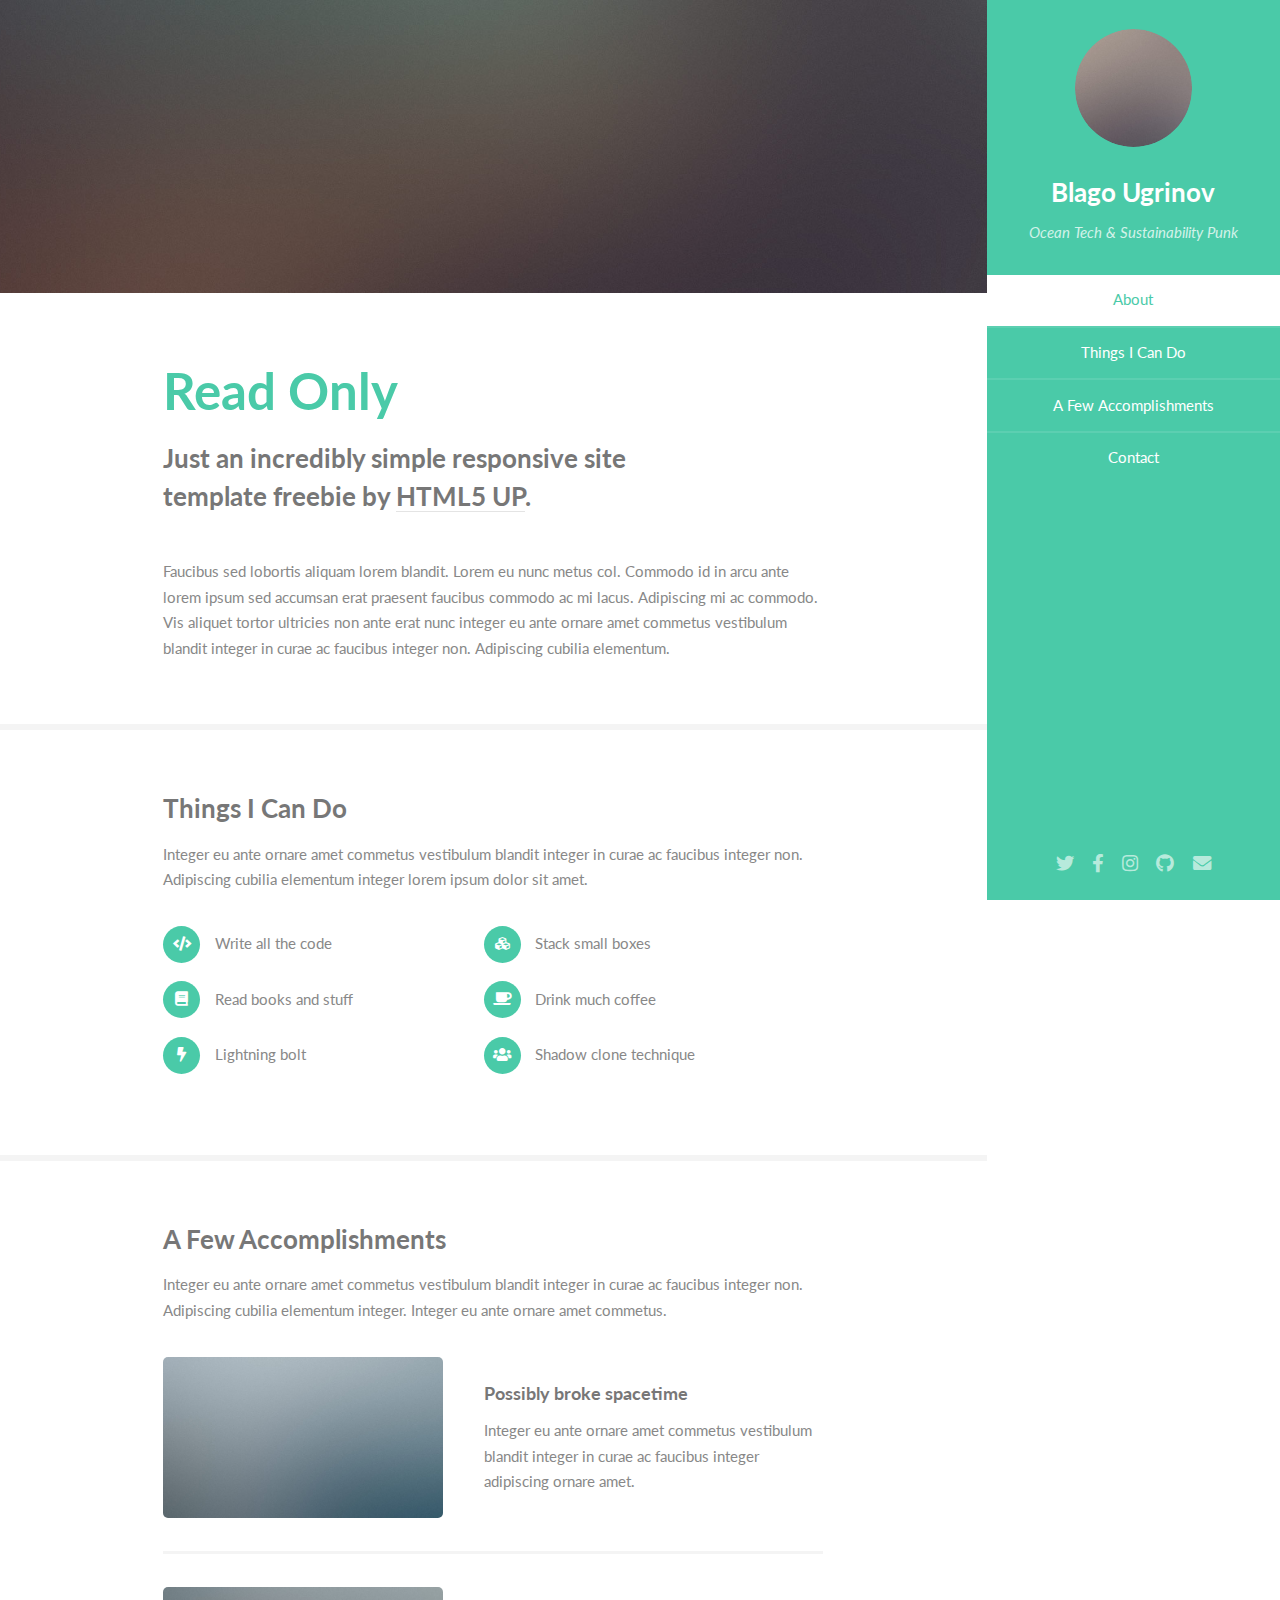
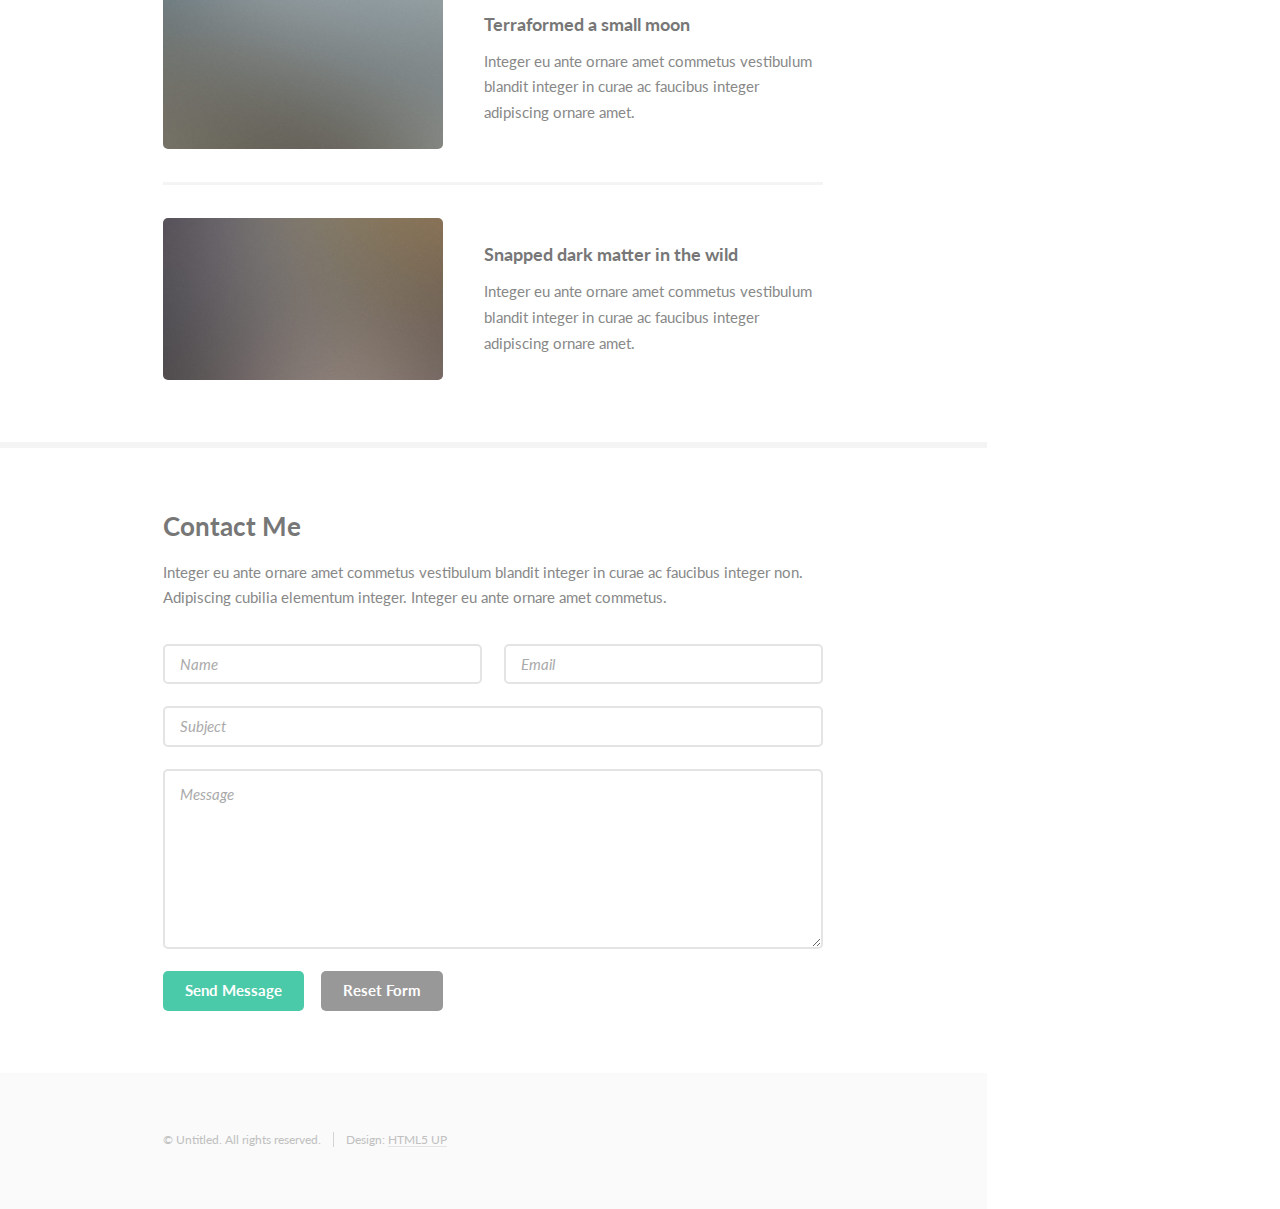
==== commit 29663024: "first change" ====
--- a/index.html
+++ b/index.html
@@ -6,7 +6,7 @@
 -->
 <html>
 	<head>
-		<title>Read Only by HTML5 UP</title>
+		<title>Adaptable. Enthusiastic. Driven.</title>
 		<meta charset="utf-8" />
 		<meta name="viewport" content="width=device-width, initial-scale=1, user-scalable=no" />
 		<link rel="stylesheet" href="assets/css/main.css" />
@@ -17,9 +17,9 @@
 			<section id="header">
 				<header>
 					<span class="image avatar"><img src="images/avatar.jpg" alt="" /></span>
-					<h1 id="logo"><a href="#">Willis Corto</a></h1>
-					<p>I got reprogrammed by a rogue AI<br />
-					and now I'm totally cray</p>
+					<h1 id="logo"><a href="#">Blago Ugrinov</a></h1>
+					<p>Ocean Tech & Sustainability Punk<br />
+					</p>
 				</header>
 				<nav id="nav">
 					<ul>
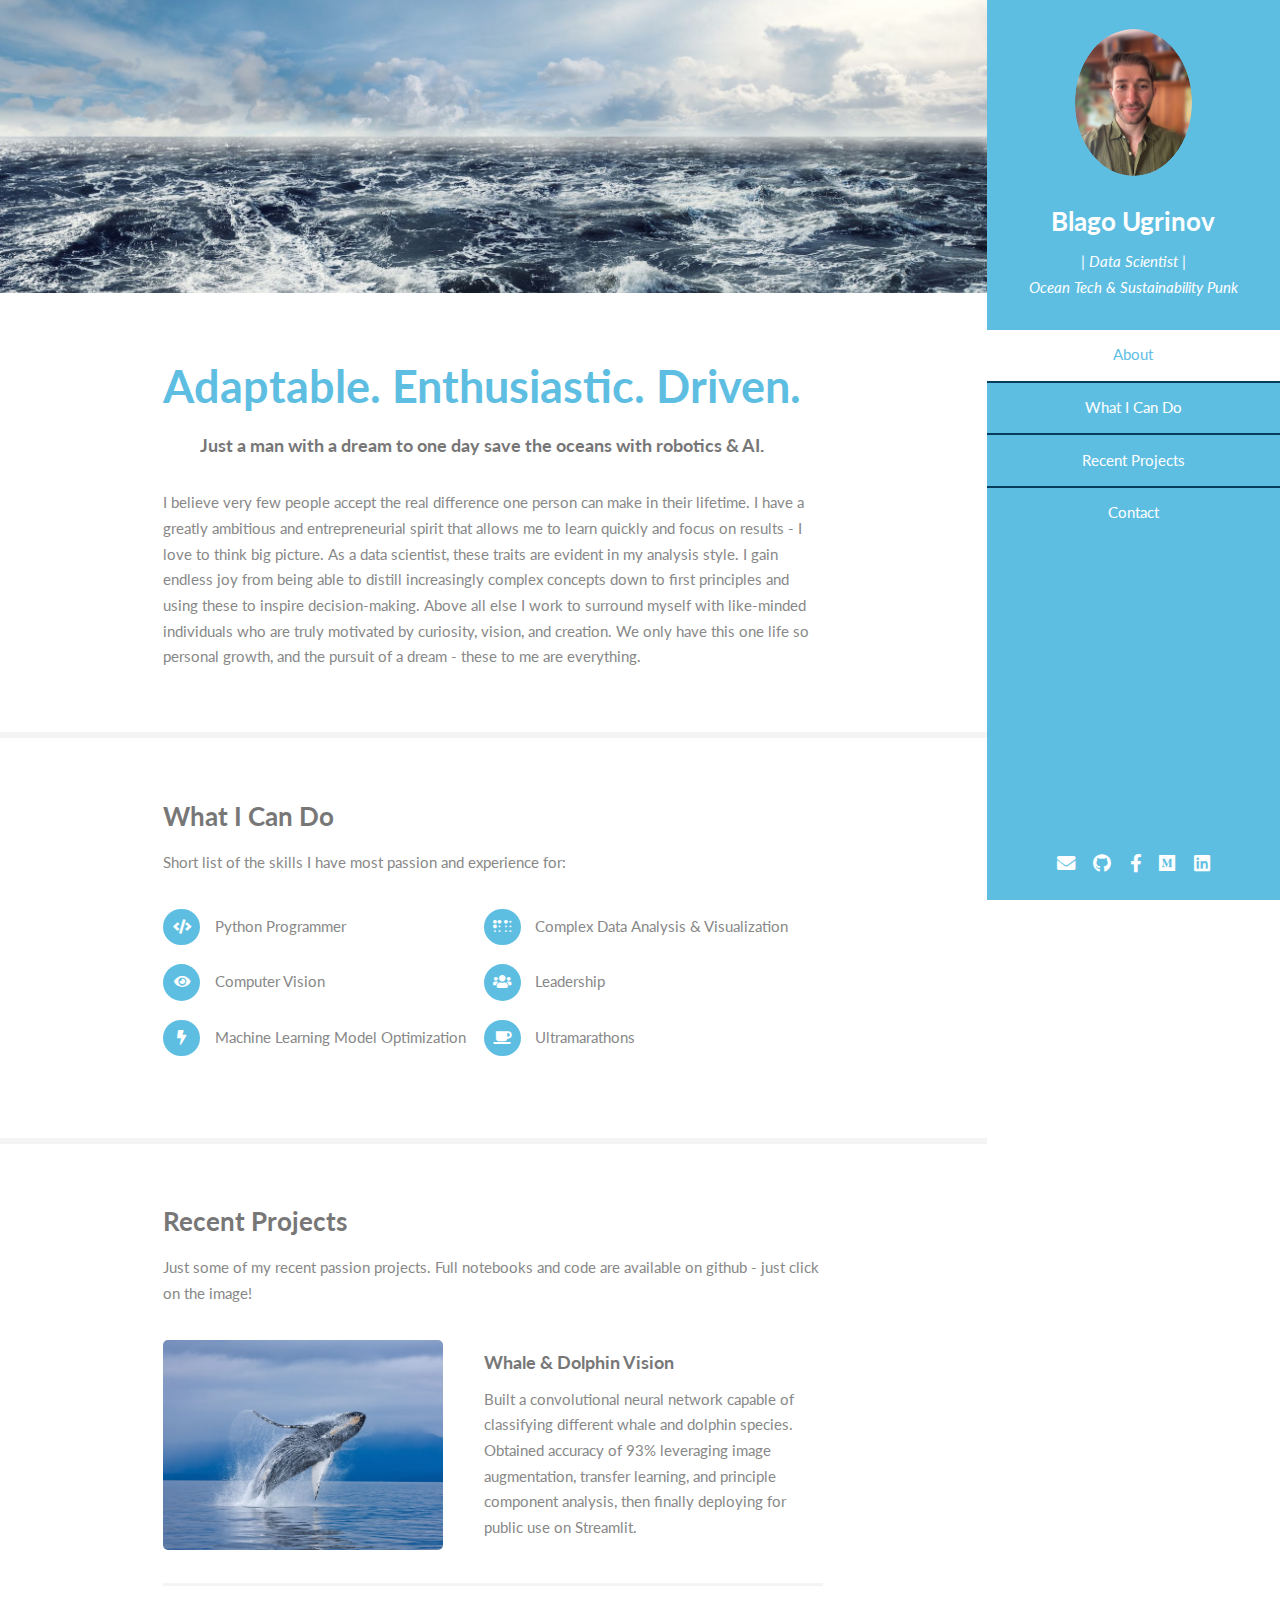
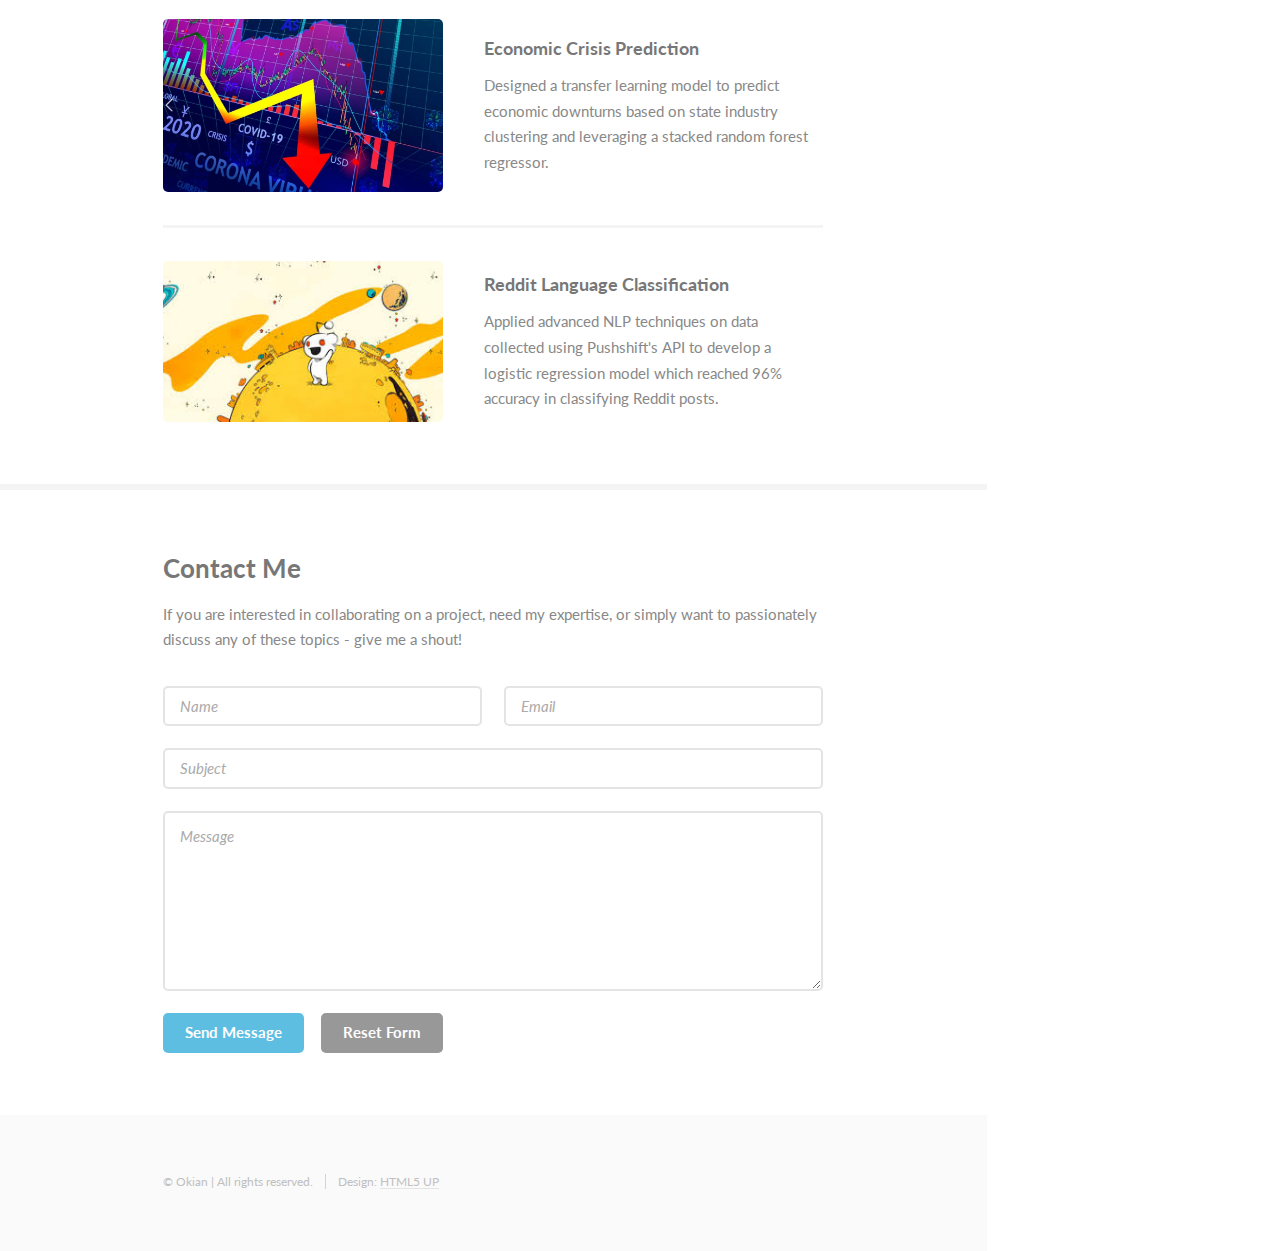
==== commit c0300df0: "finished base site" ====
--- a/index.html
+++ b/index.html
@@ -18,24 +18,25 @@
 				<header>
 					<span class="image avatar"><img src="images/avatar.jpg" alt="" /></span>
 					<h1 id="logo"><a href="#">Blago Ugrinov</a></h1>
-					<p>Ocean Tech & Sustainability Punk<br />
+					<p>| Data Scientist | <br />Ocean Tech & Sustainability Punk
 					</p>
 				</header>
 				<nav id="nav">
 					<ul>
 						<li><a href="#one" class="active">About</a></li>
-						<li><a href="#two">Things I Can Do</a></li>
-						<li><a href="#three">A Few Accomplishments</a></li>
+						<li><a href="#two">What I Can Do</a></li>
+						<li><a href="#three">Recent Projects</a></li>
 						<li><a href="#four">Contact</a></li>
 					</ul>
 				</nav>
 				<footer>
 					<ul class="icons">
-						<li><a href="#" class="icon brands fa-twitter"><span class="label">Twitter</span></a></li>
-						<li><a href="#" class="icon brands fa-facebook-f"><span class="label">Facebook</span></a></li>
-						<li><a href="#" class="icon brands fa-instagram"><span class="label">Instagram</span></a></li>
-						<li><a href="#" class="icon brands fa-github"><span class="label">Github</span></a></li>
-						<li><a href="#" class="icon solid fa-envelope"><span class="label">Email</span></a></li>
+						<li><a href="blagothebulgarian@gmail.com" class="icon solid fa-envelope"><span class="label">Email</span></a></li>
+						<li><a href="https://github.com/blagothebulgarian" class="icon brands fa-github"><span class="label">Github</span></a></li>
+						<li><a href="https://www.facebook.com/blago.ugrinov" class="icon brands fa-facebook-f"><span class="label">Facebook</span></a></li>
+						<li><a href="https://medium.com/@blagothebulgarian" class="icon brands fa-medium"><span class="label">Medium</span></a></li>
+						<li><a href="https://www.linkedin.com/in/blago-ugrinov" class="icon brands fa-linkedin"><span class="label">Instagram</span></a></li>
+						
 					</ul>
 				</footer>
 			</section>
@@ -53,26 +54,26 @@
 								</div>
 								<div class="container">
 									<header class="major">
-										<h2>Read Only</h2>
-										<p>Just an incredibly simple responsive site<br />
-										template freebie by <a href="http://html5up.net">HTML5 UP</a>.</p>
+										<h2>Adaptable. Enthusiastic. Driven.</h2>
+										<p>Just a man with a dream to one day save the oceans with robotics & AI.</p>
 									</header>
-									<p>Faucibus sed lobortis aliquam lorem blandit. Lorem eu nunc metus col. Commodo id in arcu ante lorem ipsum sed accumsan erat praesent faucibus commodo ac mi lacus. Adipiscing mi ac commodo. Vis aliquet tortor ultricies non ante erat nunc integer eu ante ornare amet commetus vestibulum blandit integer in curae ac faucibus integer non. Adipiscing cubilia elementum.</p>
+									<p>I believe very few people accept the real difference one person can make in their lifetime. I have a greatly ambitious and entrepreneurial spirit that allows me to learn quickly and focus on results - I love to think big picture. As a data scientist, these traits are evident in my analysis style. I gain endless joy from being able to distill increasingly complex concepts down to first principles and using these to inspire decision-making. Above all else I work to surround myself with like-minded individuals who are truly motivated by curiosity, vision, and creation. We only have this one life so personal growth, and the pursuit of a dream - these to me are everything. 
+									</p>
 								</div>
 							</section>
 
 						<!-- Two -->
 							<section id="two">
 								<div class="container">
-									<h3>Things I Can Do</h3>
-									<p>Integer eu ante ornare amet commetus vestibulum blandit integer in curae ac faucibus integer non. Adipiscing cubilia elementum integer lorem ipsum dolor sit amet.</p>
+									<h3>What I Can Do</h3>
+									<p>Short list of the skills I have most passion and experience for:</p>
 									<ul class="feature-icons">
-										<li class="icon solid fa-code">Write all the code</li>
-										<li class="icon solid fa-cubes">Stack small boxes</li>
-										<li class="icon solid fa-book">Read books and stuff</li>
-										<li class="icon solid fa-coffee">Drink much coffee</li>
-										<li class="icon solid fa-bolt">Lightning bolt</li>
-										<li class="icon solid fa-users">Shadow clone technique</li>
+										<li class="icon solid fa-code">Python Programmer</li>
+										<li class="icon solid fa-braille">Complex Data Analysis & Visualization</li>
+										<li class="icon solid fa-eye">Computer Vision</li>
+										<li class="icon solid fa-users">Leadership</li>
+										<li class="icon solid fa-bolt">Machine Learning Model Optimization</li>
+										<li class="icon solid fa-coffee">Ultramarathons</li>
 									</ul>
 								</div>
 							</section>
@@ -80,28 +81,28 @@
 						<!-- Three -->
 							<section id="three">
 								<div class="container">
-									<h3>A Few Accomplishments</h3>
-									<p>Integer eu ante ornare amet commetus vestibulum blandit integer in curae ac faucibus integer non. Adipiscing cubilia elementum integer. Integer eu ante ornare amet commetus.</p>
+									<h3>Recent Projects</h3>
+									<p>Just some of my recent passion projects. Full notebooks and code are available on github - just click on the image!</p>
 									<div class="features">
 										<article>
-											<a href="#" class="image"><img src="images/pic01.jpg" alt="" /></a>
+											<a href="https://github.com/blagothebulgarian/dolphin-classification-CV" class="image"><img src="images/pic01.jpg" alt="" /></a>
 											<div class="inner">
-												<h4>Possibly broke spacetime</h4>
-												<p>Integer eu ante ornare amet commetus vestibulum blandit integer in curae ac faucibus integer adipiscing ornare amet.</p>
+												<h4>Whale & Dolphin Vision</h4>
+												<p>Built a convolutional neural network capable of classifying different whale and dolphin species. Obtained accuracy of 93% leveraging image augmentation, transfer learning, and principle component analysis, then finally deploying for public use on Streamlit.</p>
 											</div>
 										</article>
 										<article>
-											<a href="#" class="image"><img src="images/pic02.jpg" alt="" /></a>
+											<a href="https://github.com/blagothebulgarian/State-Industry-Economic-Crisis-Modeling" class="image"><img src="images/pic02.jpg" alt="" /></a>
 											<div class="inner">
-												<h4>Terraformed a small moon</h4>
-												<p>Integer eu ante ornare amet commetus vestibulum blandit integer in curae ac faucibus integer adipiscing ornare amet.</p>
+												<h4>Economic Crisis Prediction</h4>
+												<p>Designed a transfer learning model to predict economic downturns based on state industry clustering and leveraging a stacked random forest regressor.</p>
 											</div>
 										</article>
 										<article>
-											<a href="#" class="image"><img src="images/pic03.jpg" alt="" /></a>
+											<a href="https://github.com/blagothebulgarian/NLP-Reddit-Classification-Model" class="image"><img src="images/pic03.jpg" alt="" /></a>
 											<div class="inner">
-												<h4>Snapped dark matter in the wild</h4>
-												<p>Integer eu ante ornare amet commetus vestibulum blandit integer in curae ac faucibus integer adipiscing ornare amet.</p>
+												<h4>Reddit Language Classification</h4>
+												<p>Applied advanced NLP techniques on data collected using Pushshift's API to develop a logistic regression model which reached 96% accuracy in classifying Reddit posts.</p>
 											</div>
 										</article>
 									</div>
@@ -112,7 +113,7 @@
 							<section id="four">
 								<div class="container">
 									<h3>Contact Me</h3>
-									<p>Integer eu ante ornare amet commetus vestibulum blandit integer in curae ac faucibus integer non. Adipiscing cubilia elementum integer. Integer eu ante ornare amet commetus.</p>
+									<p> If you are interested in collaborating on a project, need my expertise, or simply want to passionately discuss any of these topics - give me a shout!</p>
 									<form method="post" action="#">
 										<div class="row gtr-uniform">
 											<div class="col-6 col-12-xsmall"><input type="text" name="name" id="name" placeholder="Name" /></div>
@@ -202,7 +203,7 @@
 												</ol>
 												<h5>Icons</h5>
 												<ul class="icons">
-													<li><a href="#" class="icon brands fa-twitter"><span class="label">Twitter</span></a></li>
+													<li><a href="#" class="icon brands fa-medium"><span class="label">Medium</span></a></li>
 													<li><a href="#" class="icon brands fa-facebook-f"><span class="label">Facebook</span></a></li>
 													<li><a href="#" class="icon brands fa-instagram"><span class="label">Instagram</span></a></li>
 													<li><a href="#" class="icon brands fa-github"><span class="label">Github</span></a></li>
@@ -467,7 +468,7 @@
 					<section id="footer">
 						<div class="container">
 							<ul class="copyright">
-								<li>&copy; Untitled. All rights reserved.</li><li>Design: <a href="http://html5up.net">HTML5 UP</a></li>
+								<li>&copy; Okian | All rights reserved.</li><li>Design: <a href="http://html5up.net">HTML5 UP</a></li>
 							</ul>
 						</div>
 					</section>
--- a/assets/css/main.css
+++ b/assets/css/main.css
@@ -117,7 +117,7 @@
 
 		a:hover {
 			border-bottom-color: transparent;
-			color: #4acaa8 !important;
+			color: #5ebee2 !important;
 		}
 
 	strong, b {
@@ -1785,15 +1785,17 @@
 	}
 
 	header.major h2 {
-		color: #4acaa8;
-		font-size: 3.5em;
+		color: #5ebee2;
+		font-size: 3.1em;
 	}
 
 		header.major h2 + p {
 			color: #777;
-			font-size: 1.75em;
+			font-size: 1.25em;
 			font-weight: 700;
 			margin-top: -0.75em;
+			margin-left: 2em;
+		
 		}
 
 /* Form */
@@ -1848,7 +1850,7 @@
 		input[type="email"]:focus,
 		select:focus,
 		textarea:focus {
-			border-color: #4acaa8;
+			border-color: #5ebee2;
 		}
 
 	select {
@@ -1953,7 +1955,7 @@
 
 		input[type="checkbox"]:focus + label:before,
 		input[type="radio"]:focus + label:before {
-			border-color: #4acaa8;
+			border-color: #5ebee2;
 		}
 
 	input[type="checkbox"] + label:before {
@@ -2402,7 +2404,7 @@
 			}
 
 			ul.feature-icons li:before {
-				background: #4acaa8;
+				background: #5ebee2;
 				border-radius: 100%;
 				color: #ffffff;
 				display: block;
@@ -2618,7 +2620,7 @@
 		input[type="reset"].primary,
 		input[type="button"].primary,
 		.button.primary {
-			background-color: #4acaa8;
+			background-color: #5ebee2;
 			color: #ffffff !important;
 		}
 
@@ -2700,8 +2702,8 @@
 		-webkit-justify-content: space-between;
 		-ms-justify-content: space-between;
 		justify-content: space-between;
-		background: #4acaa8;
-		color: #d2f2e9;
+		background: #5ebee2;
+		color: #ffffff;
 		height: 100%;
 		overflow-y: auto;
 		position: fixed;
@@ -2724,7 +2726,7 @@
 		}
 
 		#header a {
-			color: #d2f2e9;
+			color: #ffffff;
 		}
 
 			#header a:hover {
@@ -2751,7 +2753,7 @@
 			}
 
 			#header > header p {
-				color: #d2f2e9;
+				color: #ffffff;
 				font-style: italic;
 				margin: 1em 0 0 0;
 			}
@@ -2772,7 +2774,7 @@
 			}
 
 				#header > footer .icons li a {
-					color: #b7eadc;
+					color: #ffffff;
 				}
 
 		#header > nav {
@@ -2789,7 +2791,7 @@
 			}
 
 				#header > nav ul li {
-					border-top: solid 2px #5ccfb1;
+					border-top: solid 2px #063c5c;
 					display: block;
 					padding: 0;
 				}
@@ -2808,7 +2810,7 @@
 
 						#header > nav ul li a.active {
 							background: #fff;
-							color: #4acaa8 !important;
+							color: #5ebee2 !important;
 						}
 
 					#header > nav ul li:first-child {
@@ -3076,7 +3078,7 @@
 					}
 
 					#titleBar .toggle:before {
-						background: #4acaa8;
+						background: #5ebee2;
 						color: #ffffff;
 						content: '\f0c9';
 						display: block;
@@ -3192,6 +3194,7 @@
 					#header > header .avatar {
 						margin: 0 auto 1.6875em auto;
 						width: 6em;
+						
 					}
 
 					#header > header h1 {
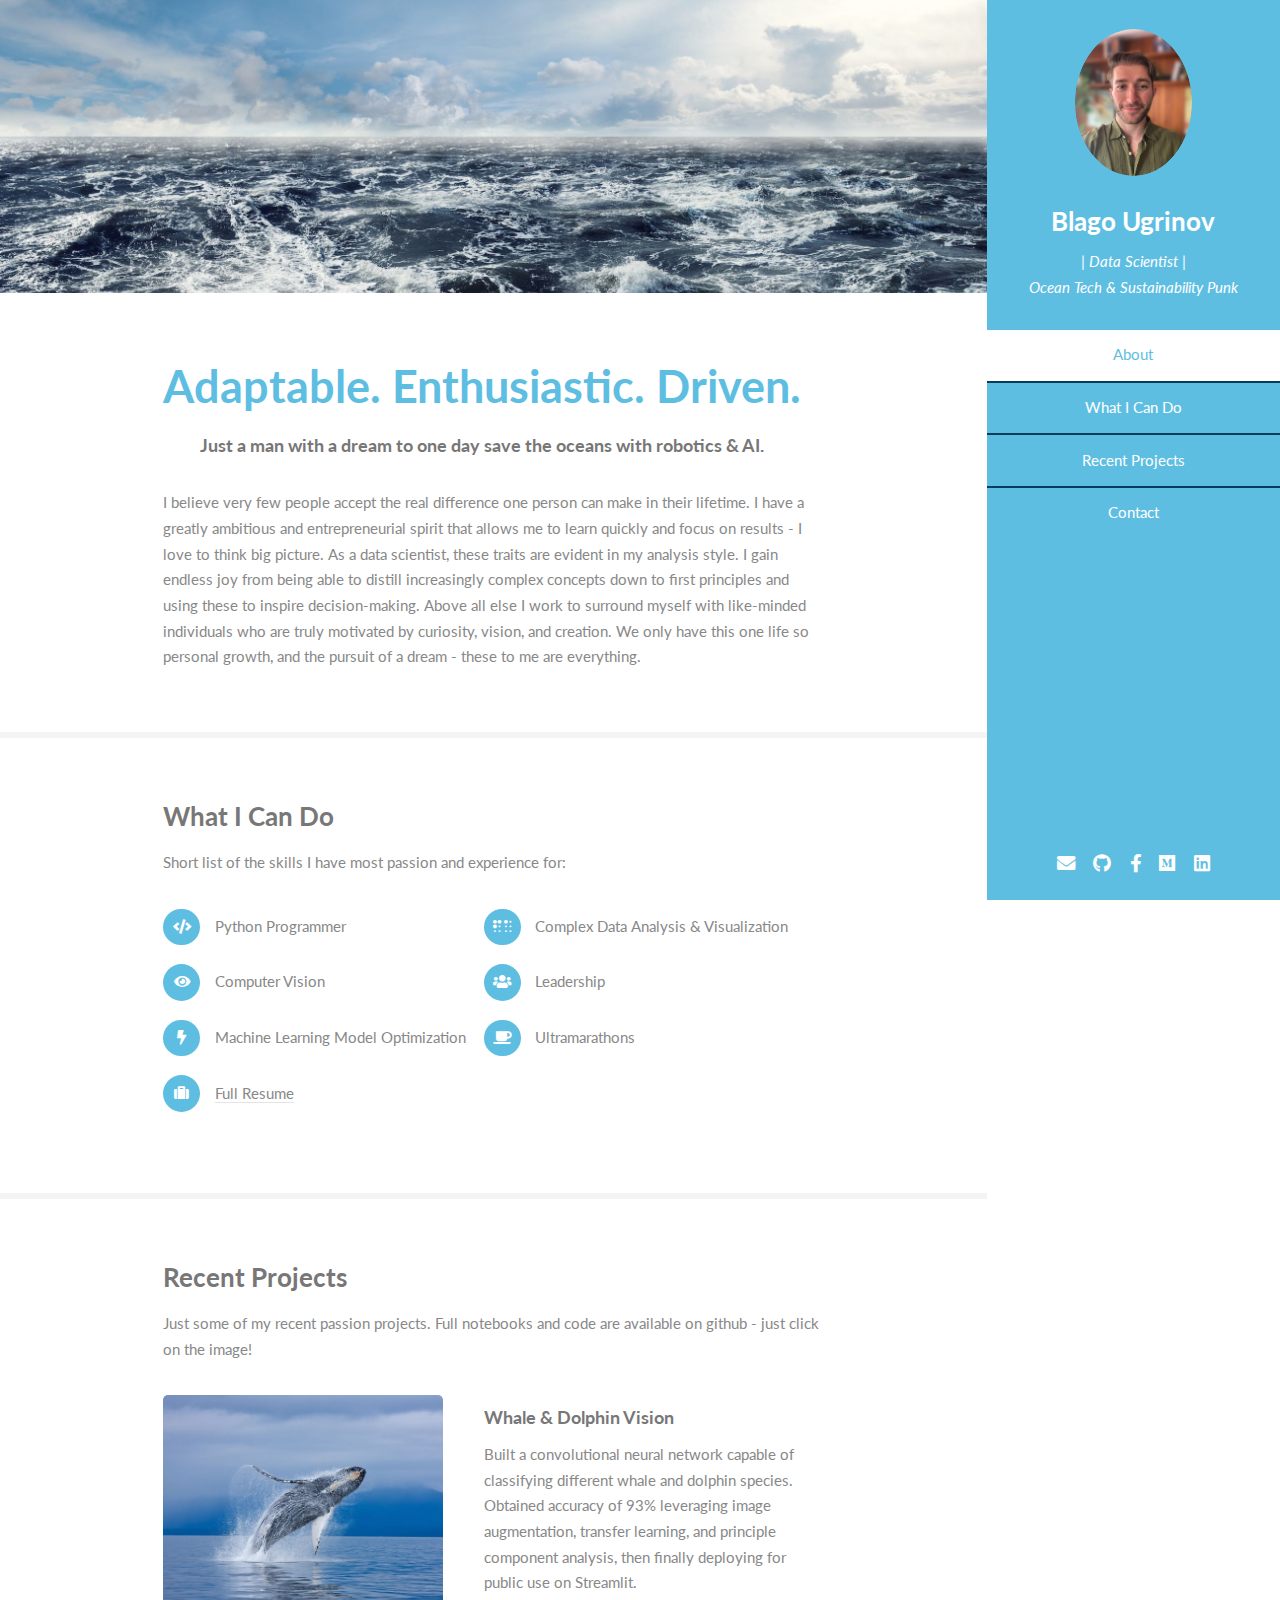
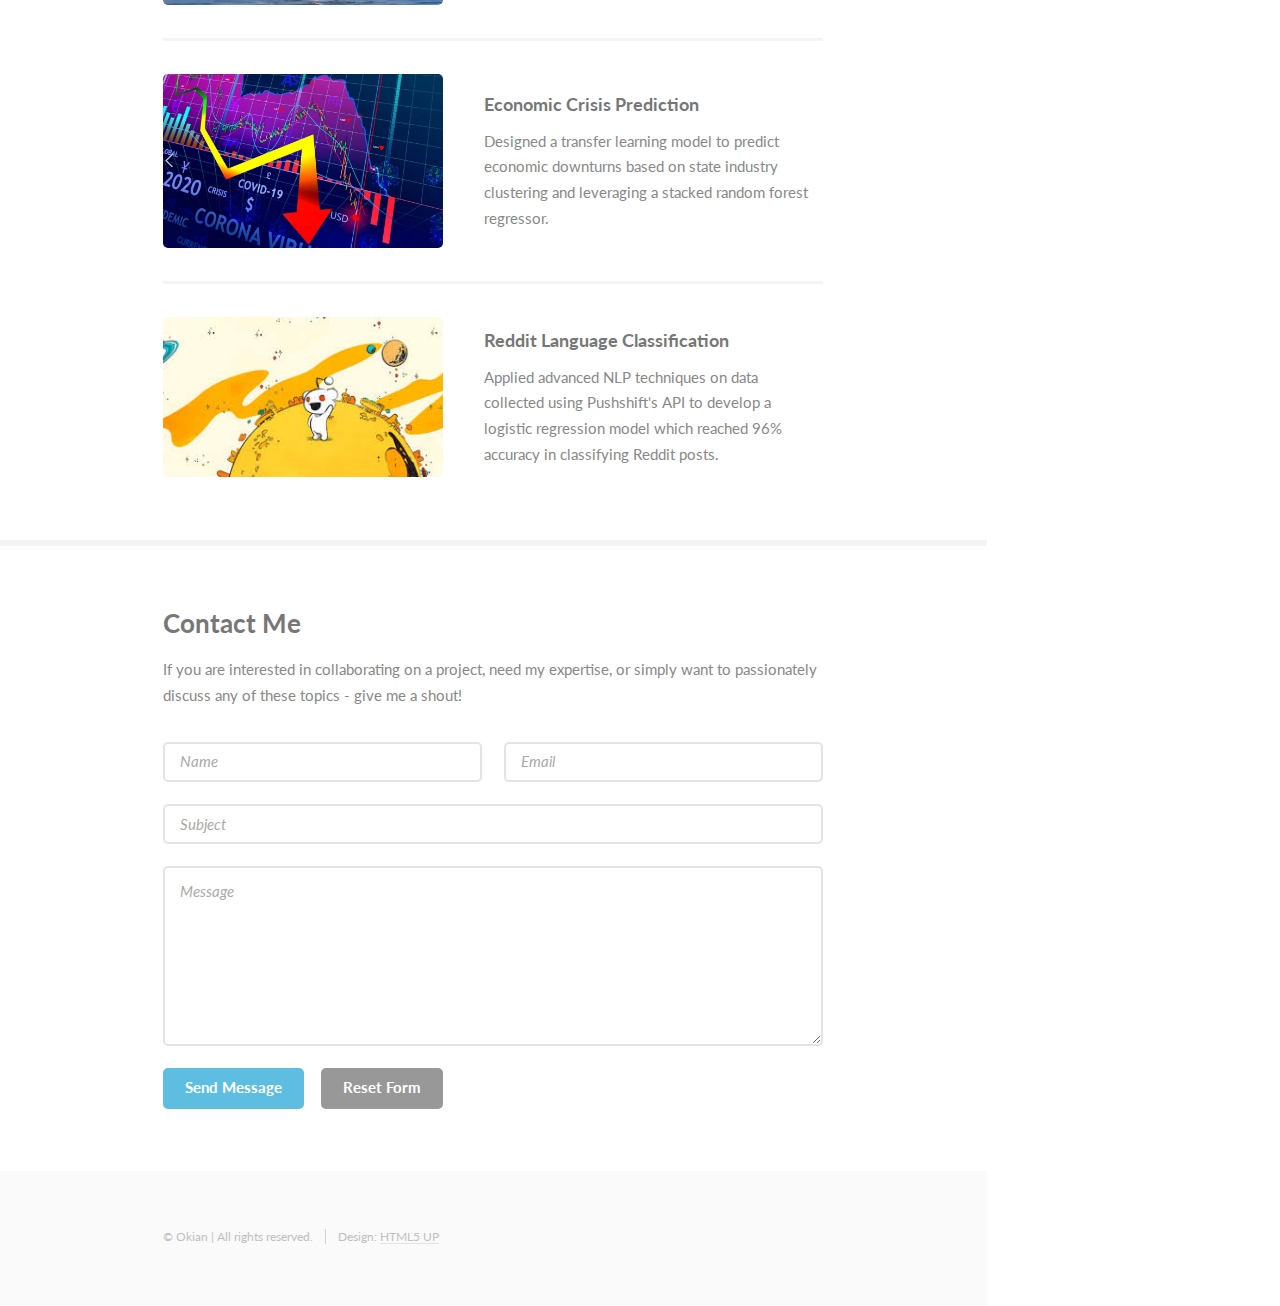
==== commit 3415a32f: "add resume" ====
--- a/index.html
+++ b/index.html
@@ -74,8 +74,10 @@
 										<li class="icon solid fa-users">Leadership</li>
 										<li class="icon solid fa-bolt">Machine Learning Model Optimization</li>
 										<li class="icon solid fa-coffee">Ultramarathons</li>
+										<li class="icon solid fa-suitcase "><a href="https://drive.google.com/file/d/1r9rAMcCttygAYhu-NZpGRcJx1FZq0slq/view?usp=sharing" target=“_blank”>Full Resume</a></li>
 									</ul>
 								</div>
+								
 							</section>
 
 						<!-- Three -->
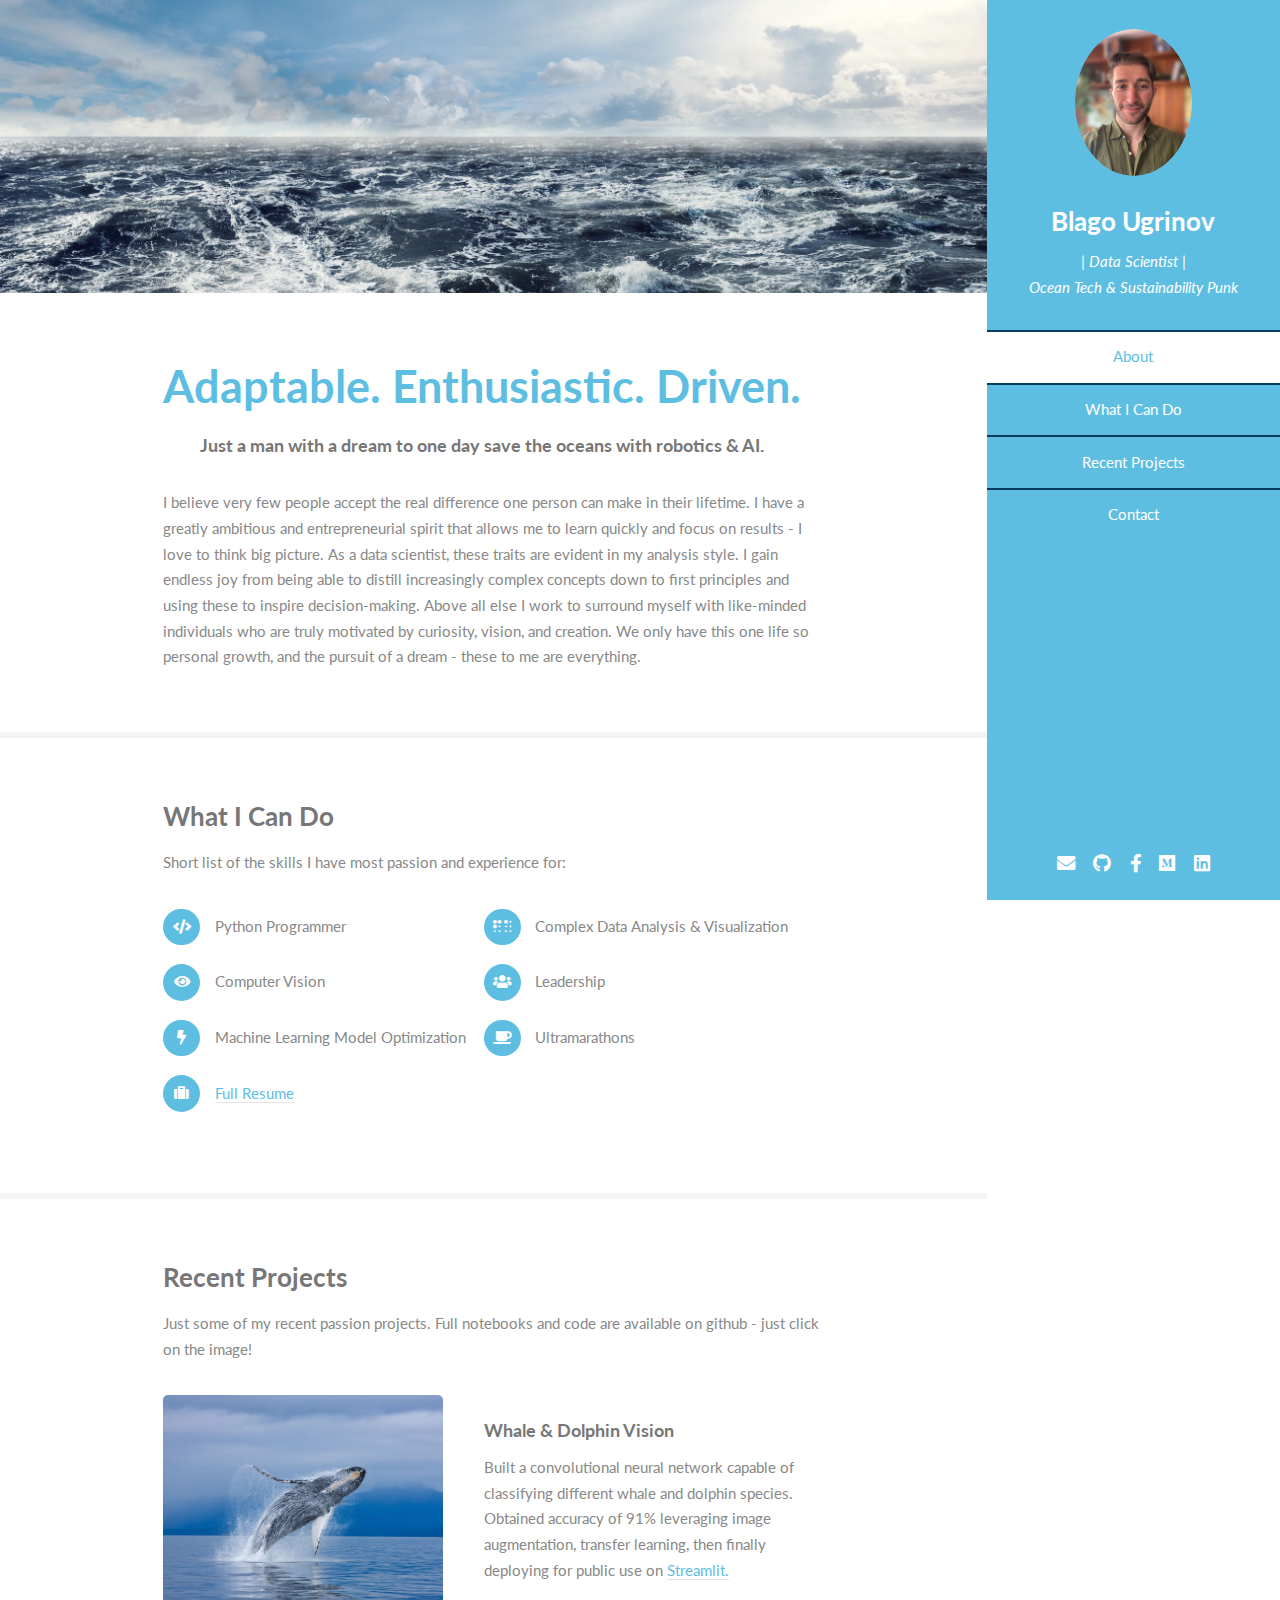
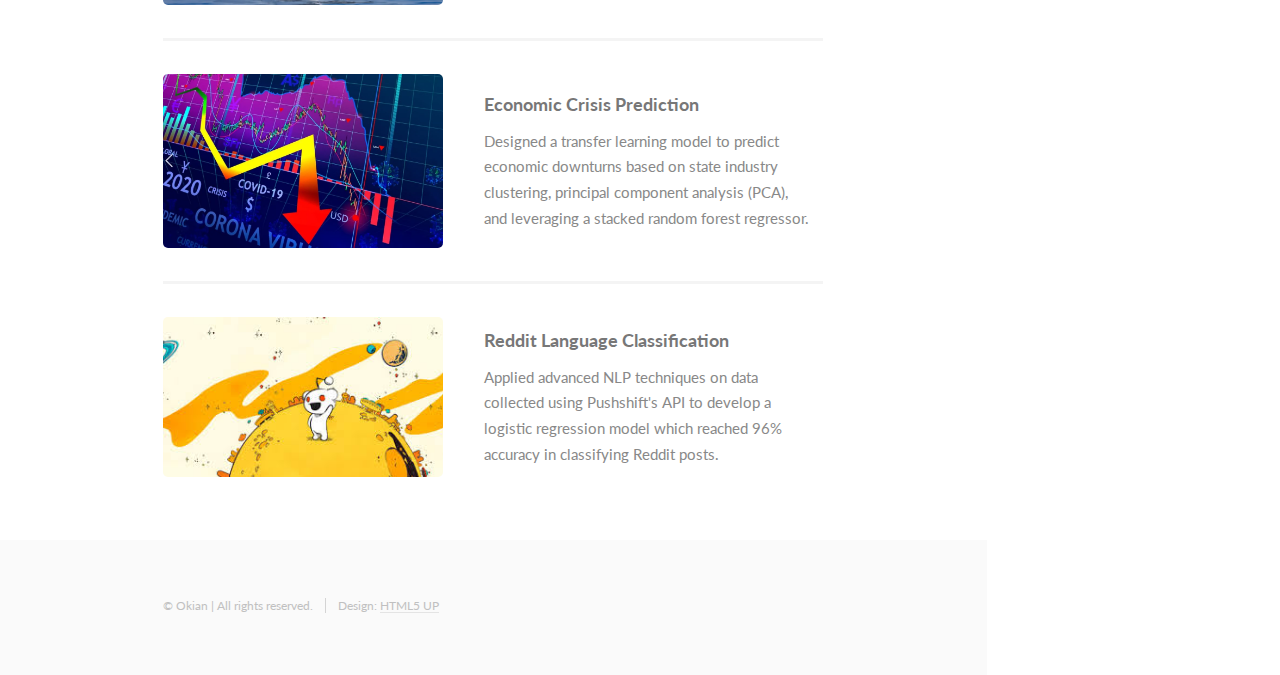
==== commit b0c4626d: "fix" ====
--- a/index.html
+++ b/index.html
@@ -31,7 +31,7 @@
 				</nav>
 				<footer>
 					<ul class="icons">
-						<li><a href="blagothebulgarian@gmail.com" class="icon solid fa-envelope"><span class="label">Email</span></a></li>
+						<li><a href="mailto:blagothebulgarian@gmail.com?" class="icon solid fa-envelope"><span class="label">Email</span></a></li>
 						<li><a href="https://github.com/blagothebulgarian" class="icon brands fa-github"><span class="label">Github</span></a></li>
 						<li><a href="https://www.facebook.com/blago.ugrinov" class="icon brands fa-facebook-f"><span class="label">Facebook</span></a></li>
 						<li><a href="https://medium.com/@blagothebulgarian" class="icon brands fa-medium"><span class="label">Medium</span></a></li>
@@ -74,7 +74,7 @@
 										<li class="icon solid fa-users">Leadership</li>
 										<li class="icon solid fa-bolt">Machine Learning Model Optimization</li>
 										<li class="icon solid fa-coffee">Ultramarathons</li>
-										<li class="icon solid fa-suitcase "><a href="https://drive.google.com/file/d/1r9rAMcCttygAYhu-NZpGRcJx1FZq0slq/view?usp=sharing" target=“_blank”>Full Resume</a></li>
+										<li class="icon solid fa-suitcase "><a class ="mylink" href="https://drive.google.com/file/d/1qoJNYkP_ydQw2LZPyqqR-9xoFSOoKbLr/view?usp=sharing" target=“_blank”>Full Resume</a></li>
 									</ul>
 								</div>
 								
@@ -90,14 +90,14 @@
 											<a href="https://github.com/blagothebulgarian/dolphin-classification-CV" class="image"><img src="images/pic01.jpg" alt="" /></a>
 											<div class="inner">
 												<h4>Whale & Dolphin Vision</h4>
-												<p>Built a convolutional neural network capable of classifying different whale and dolphin species. Obtained accuracy of 93% leveraging image augmentation, transfer learning, and principle component analysis, then finally deploying for public use on Streamlit.</p>
+												<p>Built a convolutional neural network capable of classifying different whale and dolphin species. Obtained accuracy of 91% leveraging image augmentation, transfer learning, then finally deploying for public use on <a class ="mylink" href="https://share.streamlit.io/blagothebulgarian/dolphin_and_whale_classification/main/whale_app.py" target=“_blank”>Streamlit.</a></p>
 											</div>
 										</article>
 										<article>
 											<a href="https://github.com/blagothebulgarian/State-Industry-Economic-Crisis-Modeling" class="image"><img src="images/pic02.jpg" alt="" /></a>
 											<div class="inner">
 												<h4>Economic Crisis Prediction</h4>
-												<p>Designed a transfer learning model to predict economic downturns based on state industry clustering and leveraging a stacked random forest regressor.</p>
+												<p>Designed a transfer learning model to predict economic downturns based on state industry clustering, principal component analysis (PCA), and leveraging a stacked random forest regressor.</p>
 											</div>
 										</article>
 										<article>
@@ -112,26 +112,7 @@
 							</section>
 
 						<!-- Four -->
-							<section id="four">
-								<div class="container">
-									<h3>Contact Me</h3>
-									<p> If you are interested in collaborating on a project, need my expertise, or simply want to passionately discuss any of these topics - give me a shout!</p>
-									<form method="post" action="#">
-										<div class="row gtr-uniform">
-											<div class="col-6 col-12-xsmall"><input type="text" name="name" id="name" placeholder="Name" /></div>
-											<div class="col-6 col-12-xsmall"><input type="email" name="email" id="email" placeholder="Email" /></div>
-											<div class="col-12"><input type="text" name="subject" id="subject" placeholder="Subject" /></div>
-											<div class="col-12"><textarea name="message" id="message" placeholder="Message" rows="6"></textarea></div>
-											<div class="col-12">
-												<ul class="actions">
-													<li><input type="submit" class="primary" value="Send Message" /></li>
-													<li><input type="reset" value="Reset Form" /></li>
-												</ul>
-											</div>
-										</div>
-									</form>
-								</div>
-							</section>
+
 
 						<!-- Five -->
 						<!--
--- a/assets/css/main.css
+++ b/assets/css/main.css
@@ -17,7 +17,7 @@
 tfoot, thead, tr, th, td, article, aside,
 canvas, details, embed, figure, figcaption,
 footer, header, hgroup, menu, nav, output, ruby,
-section, summary, time, mark, audio, video {
+section, summary, time, mark, audio, video{
 	margin: 0;
 	padding: 0;
 	border: 0;
@@ -35,6 +35,9 @@
 
 ol, ul {
 	list-style: none;
+}
+a.mylink{
+	color: #5ebee2;
 }
 
 blockquote, q {
@@ -115,6 +118,7 @@
 		text-decoration: none;
 	}
 
+	}
 		a:hover {
 			border-bottom-color: transparent;
 			color: #5ebee2 !important;
@@ -2767,14 +2771,19 @@
 			left: 0;
 			padding: 2em;
 			width: 100%;
+
+			
 		}
 
 			#header > footer .icons {
-				margin: 0;
+				margin: -15px 0 0 0  ;
+				
 			}
 
 				#header > footer .icons li a {
 					color: #ffffff;
+					
+					
 				}
 
 		#header > nav {
@@ -2782,18 +2791,21 @@
 			-webkit-flex-grow: 1;
 			-ms-flex-grow: 1;
 			flex-grow: 1;
+			
 		}
 
 			#header > nav ul {
 				list-style: none;
 				margin: 0;
 				padding: 0;
+				
 			}
 
 				#header > nav ul li {
 					border-top: solid 2px #063c5c;
 					display: block;
 					padding: 0;
+					
 				}
 
 					#header > nav ul li a {
@@ -2806,15 +2818,18 @@
 						display: block;
 						padding: 0.85em 0;
 						text-decoration: none;
+						
 					}
 
 						#header > nav ul li a.active {
 							background: #fff;
 							color: #5ebee2 !important;
+							
 						}
 
 					#header > nav ul li:first-child {
-						border-top: 0;
+						border-top: -20;
+						
 					}
 
 /* Wrapper */
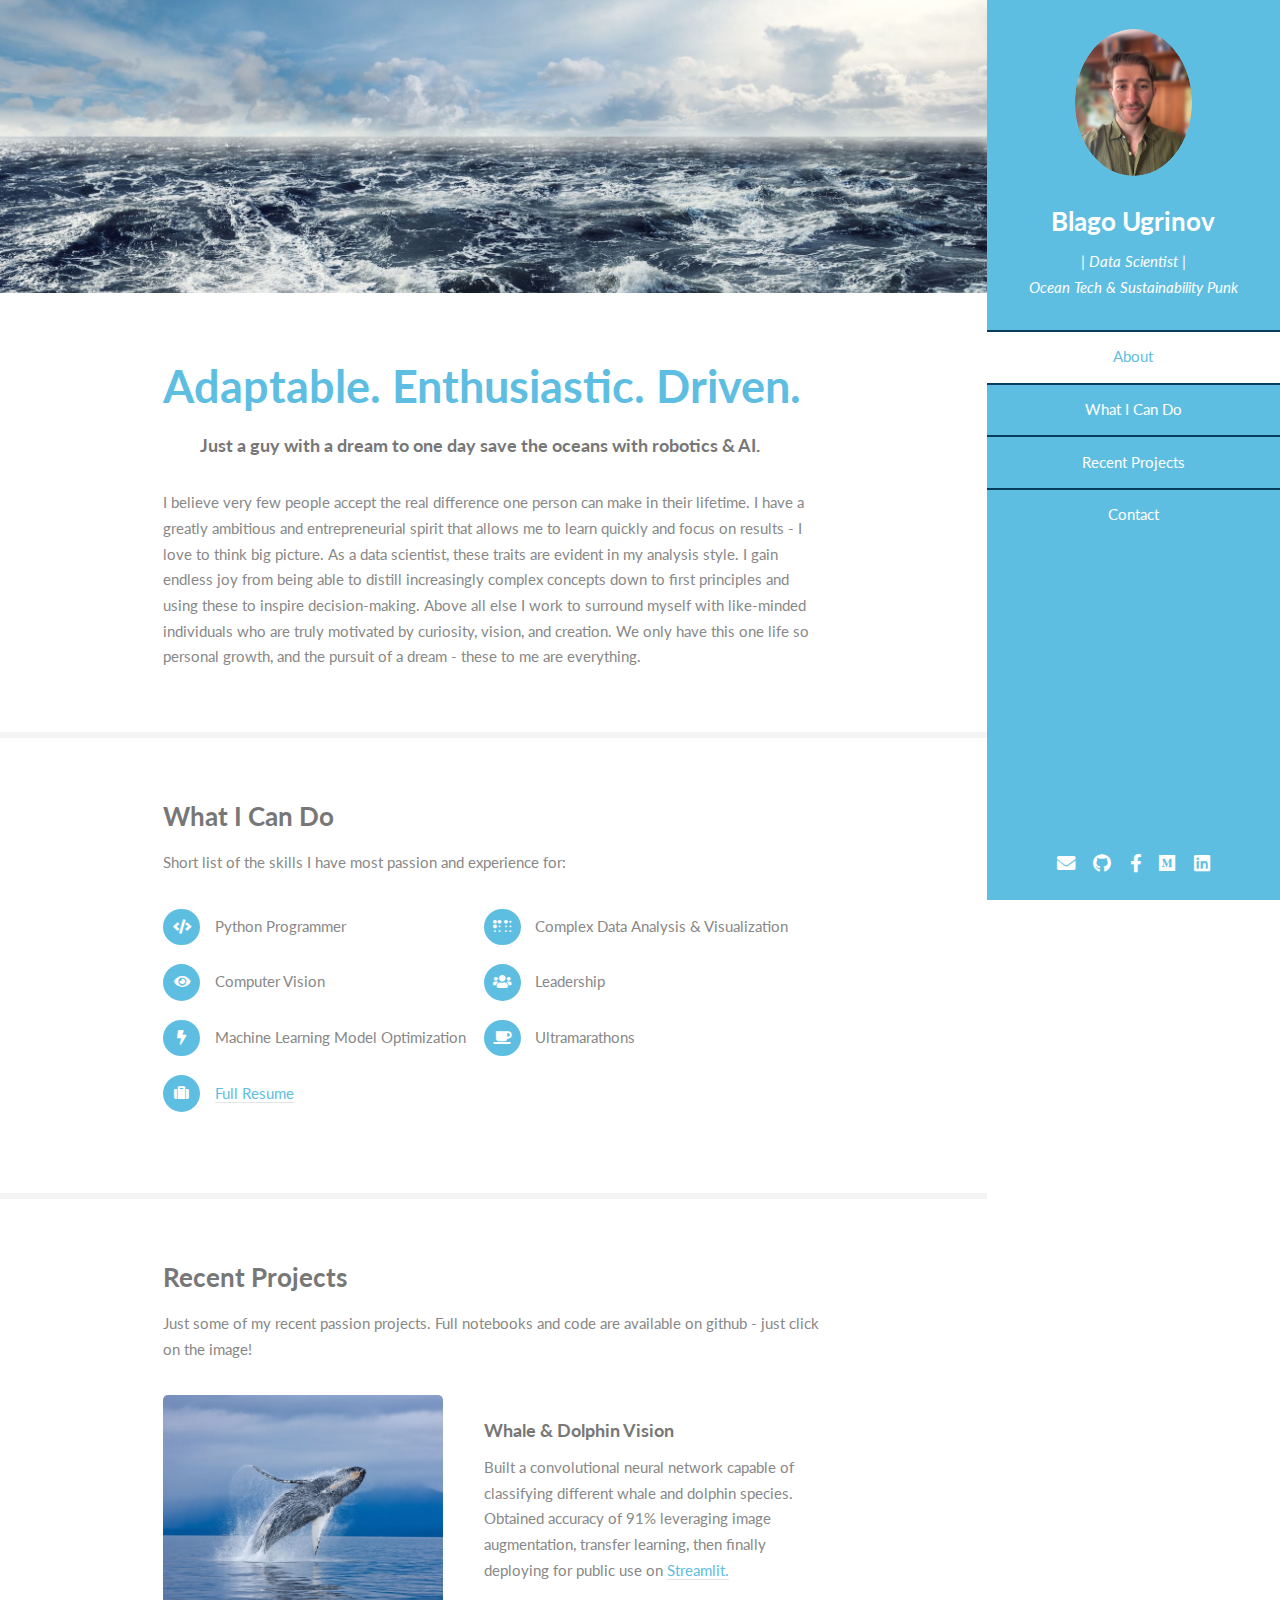
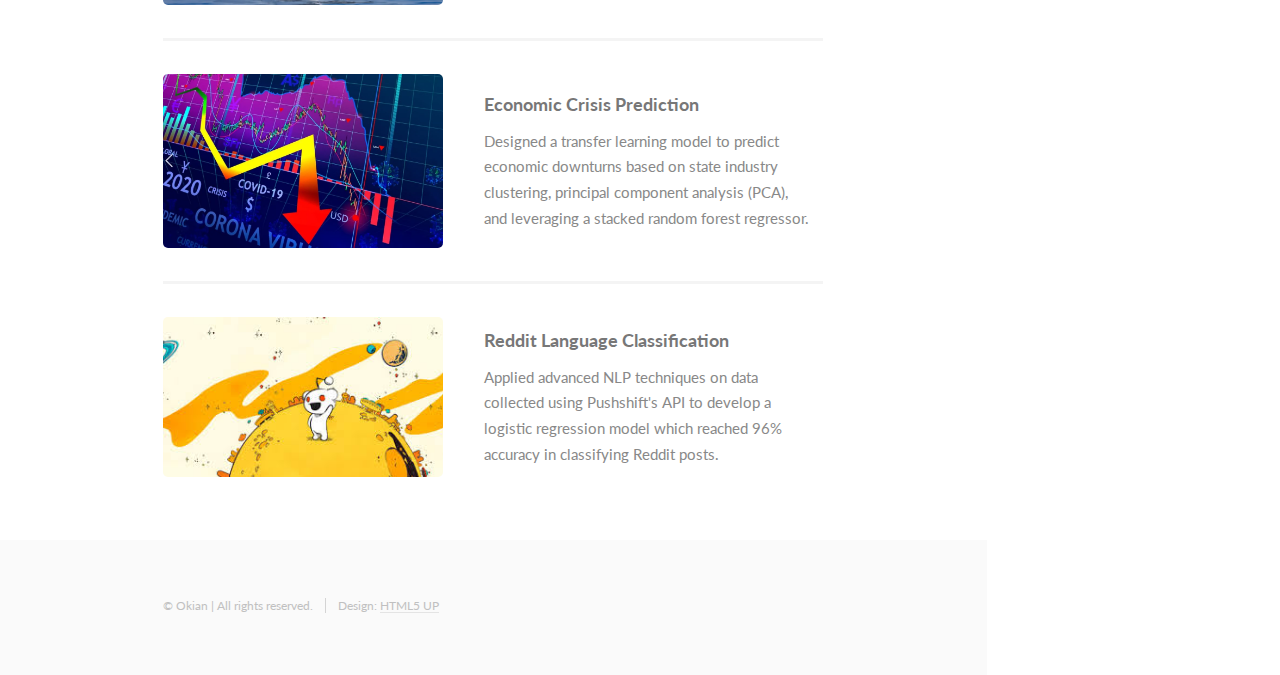
==== commit 4bebc0b3: "man to guy" ====
--- a/index.html
+++ b/index.html
@@ -55,7 +55,7 @@
 								<div class="container">
 									<header class="major">
 										<h2>Adaptable. Enthusiastic. Driven.</h2>
-										<p>Just a man with a dream to one day save the oceans with robotics & AI.</p>
+										<p>Just a guy with a dream to one day save the oceans with robotics & AI.</p>
 									</header>
 									<p>I believe very few people accept the real difference one person can make in their lifetime. I have a greatly ambitious and entrepreneurial spirit that allows me to learn quickly and focus on results - I love to think big picture. As a data scientist, these traits are evident in my analysis style. I gain endless joy from being able to distill increasingly complex concepts down to first principles and using these to inspire decision-making. Above all else I work to surround myself with like-minded individuals who are truly motivated by curiosity, vision, and creation. We only have this one life so personal growth, and the pursuit of a dream - these to me are everything. 
 									</p>
@@ -74,7 +74,7 @@
 										<li class="icon solid fa-users">Leadership</li>
 										<li class="icon solid fa-bolt">Machine Learning Model Optimization</li>
 										<li class="icon solid fa-coffee">Ultramarathons</li>
-										<li class="icon solid fa-suitcase "><a class ="mylink" href="https://drive.google.com/file/d/1qoJNYkP_ydQw2LZPyqqR-9xoFSOoKbLr/view?usp=sharing" target=“_blank”>Full Resume</a></li>
+										<li class="icon solid fa-suitcase "><a class ="mylink" href="https://drive.google.com/file/d/1_Zg2bx6TKyWr2Q8Ec01Jpk20Rdgo5dOw/view?usp=sharing" target=“_blank”>Full Resume</a></li>
 									</ul>
 								</div>
 								
@@ -468,4 +468,4 @@
 			<script src="assets/js/main.js"></script>
 
 	</body>
-</html>+</html>
